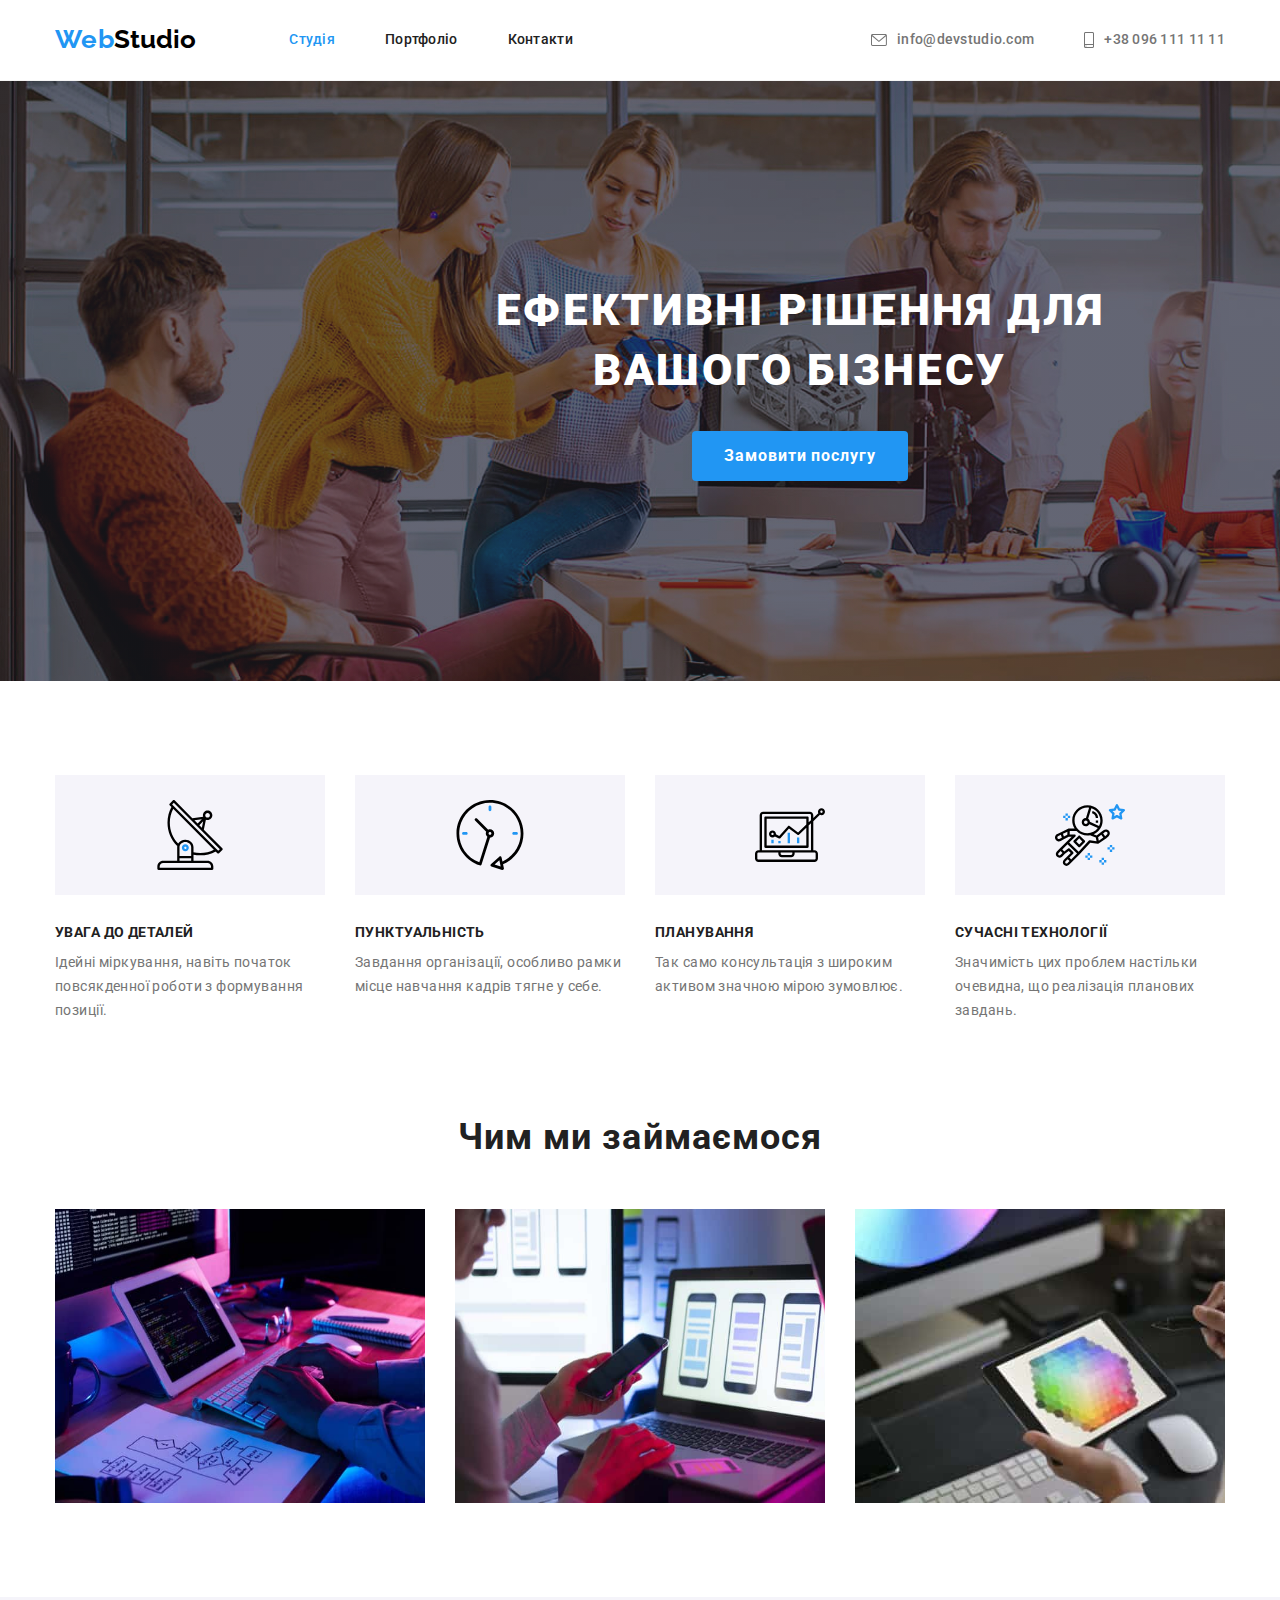
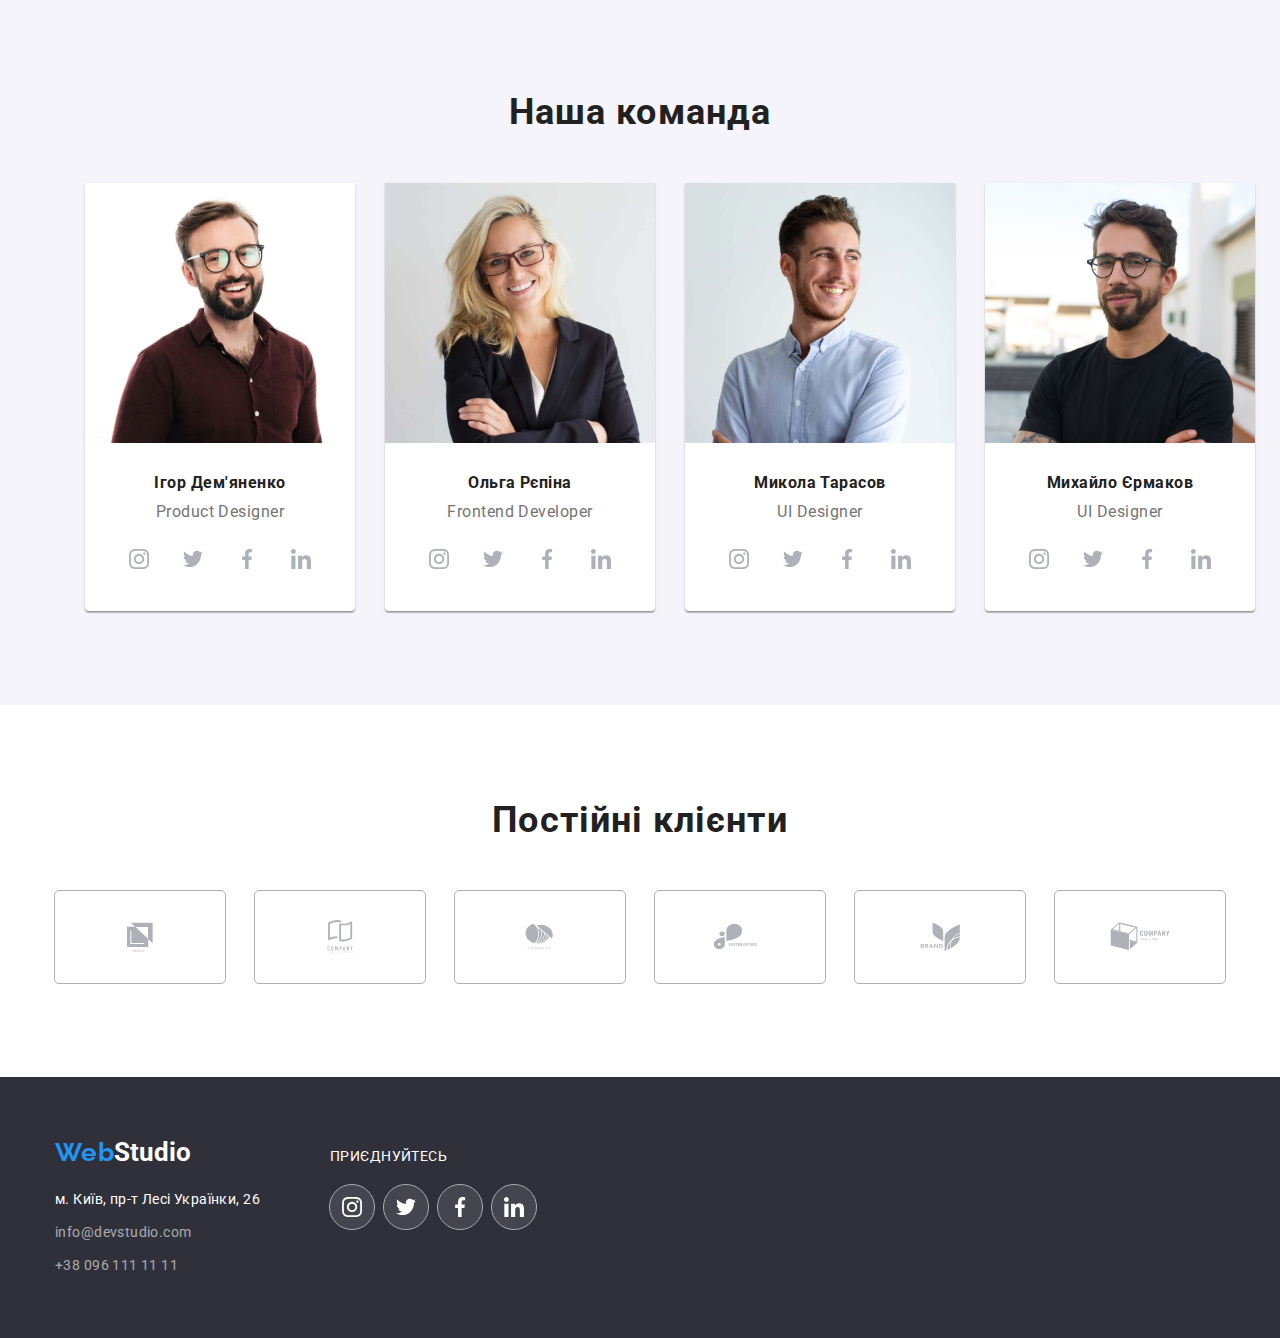
==== index.html @ a4e1bb1e "stert" ====
<!DOCTYPE html>
<html lang="uk">
  <head>
    <meta charset="UTF-8" />
    <meta http-equiv="X-UA-Compatible" content="IE=edge" />
    <meta name="viewport" content="width=device-width, initial-scale=1.0" />
    <title>WebStudio</title>

    <link rel="preconnect" href="https://fonts.googleapis.com" />
    <link rel="preconnect" href="https://fonts.gstatic.com" crossorigin />
    <link rel="preconnect" href="https://fonts.googleapis.com" />
    <link rel="preconnect" href="https://fonts.gstatic.com" crossorigin />
    <link
      href="https://fonts.googleapis.com/css2?family=Raleway:wght@700&family=Roboto:wght@400;500;700;900&display=swap"
      rel="stylesheet"
    />
    <link rel="stylesheet" href="https://cdnjs.cloudflare.com/ajax/libs/modern-normalize/1.1.0/modern-normalize.min.css" />
    <link rel="stylesheet" href="./css/style.css" />
  </head>
  <body class="page">

    <!--HEADER-->

        <header class="header">
<div class="container site-one">
      
      <a href="./index.html" class="logo-header"
        ><span class="color">Web</span>Studio</a
      >
      <nav class="navigation">
        <ul class="site-nav">
          <li class="item-nav item-navs"><a href="#" class="link current">Студія</a></li>
          <li class="item-nav">
            <a href="./portfolio.html" class="link">Портфоліо</a></li>
            <li class="item-nav">
              <a href="#" class="link">Контакти</a>
            </li>
        </ul>
      </nav>
      <!-- CONTACT NAV -->
      <ul class="contact-nav">
        <li class="item-contact">
          <a class="item-link" href="mailto:info@devstudio.com">
          <svg class="icon-mail" width="16px"
          height="12px">
            <use href="./images/icomoon/symbol-defs.svg#icon-envelope">
            </use>
          </svg>
          info@devstudio.com</a>
        </li>

        <li class="item-contact">
          <a class="item-link" href="tel:+380961111111">
            <svg class="icon-phone" width="10px"
            height="16px">
             <use href="./images/icomoon/symbol-defs.svg#icon-phone">
             </use>
            </svg>          
                      +38 096 111 11 11</a>
        </li>
      </ul>
</div>
    </header>

    <!--hero-->
    <main>
      <section class="hero bgc">
        <div class="container">
        <h1 class="hero-title">
          Ефективні рішення для<br/>
          вашого бізнесу
        </h1>
        <button type="button" class="hero-button pointer">
          Замовити послугу
        </button>       
      </section>

      <!-- <h2>НАШІ ПЕРЕВАГИ</h2> -->      
      <section class="section">
        <div class="container">
        <ul class="feature-list">
          <li class="list"> 
            <div class="feature-icon">
            <svg class="feature-card" width="70px" height="70px">
              <use href="./images/icomoon/symbol-defs.svg#icon-antenna">
              </use>
            </svg>   
          </div>      
            <h3 class="title-list">УВАГА ДО ДЕТАЛЕЙ</h3>
            <p class="text-list">
              Ідейні міркування, навіть початок повсякденної роботи з формування
              позиції.
             </p>           
          </li>

          <li class="list">
            <div class="feature-icon">
            <svg class="feature-card" width="70px" hight="70px">
              <use href="./images/icomoon/symbol-defs.svg#icon-clock">

              </use>
            </svg>
            </div>
            <h3 class="title-list">ПУНКТУАЛЬНІСТЬ</h3>
            <p class="text-list">
              Завдання організації, особливо рамки місце навчання кадрів тягне у
              себе.
            </p>
          </li>
          <li class="list">   
            <div class="feature-icon">         
            <svg class="feature-card" width="70px" hight="70px">
              <use href="./images/icomoon/symbol-defs.svg#icon-diagram">

              </use>
              </div>
            <h3 class="title-list">ПЛАНУВАННЯ</h3>
            <p class="text-list">
              Так само консультація з широким активом значною мірою зумовлює.
            </p>            
          </li>
          <li class="list">
            <div class="feature-icon">
            <svg class="feature-card" width="70px" hight="70px">
              <use href="./images/icomoon/symbol-defs.svg#icon-astronaut">

              </use>
            </svg>
            </div>
            <h3 class="title-list">СУЧАСНІ ТЕХНОЛОГІЇ</h3>
            <p class="text-list">
              Значимість цих проблем настільки очевидна, що реалізація планових
              завдань.
            </p>
          </li>
        </ul>
        </div>
      </section>

        <!--ЧИМ МИ ЗАЙМАЄМОСЬ-->
        <section class="section work">
          <div class="container">
            <h2 class="work-title">Чим ми займаємося</h2>
            <ul class="work-list">
      <li class="work-item">
        <img class="work-img"
          src="./images/img1.jpg"
          alt="programer"
          width="370"
          height="294"
        />
      </li>
      <li class="work-item">
        <img class="work-img"
          src="./images/img2.jpg"
          alt="designers"
          width="370"
          height="294"
        />
      </li>
      <li class="work-item">
        <img class="work-img"
          src="./images/img3.jpg"
          alt="artist-web"
          width="370"
          height="294"
        />
      </li>
    </ul>
          </div>
      </section>

      <!--НАША КОМАНДА-->

      <section class="section comand">
        <div class="container">
        <h2 class="comand-title">Наша команда</h2>
        <ul class="comand-list">
          <li class="comand-item">
            <img class="comand-img"
              src="./images/img4.jpg"
              alt="Ігор Дем'яненко"
              width="270"
              height="260"
            />
            <div class="paragraph-inline"> 
            <h3 class="comand-text">Ігор Дем'яненко</h3>
            <p class="comand-paragraph">Product Designer</p>
            
            <ul class="comand-icon">
           <li class="list-icon"> 
            <a class="link-icon" href="#">
            <svg class="svg-icon" width="20" hight="20px">
              <use class="instagram-icon" href="./images/icomoon/symbol-defs.svg#icon-instagram">
</use>           
            </svg>
            </a>
          </li>
          <li class="list-icon"> 
            <a class="link-icon" href="#">
            <svg class="svg-icon" width="20" hight="20px">
              <use class="" href="./images/icomoon/symbol-defs.svg#icon-twitter">
</use>           
            </svg>
            </a>
            </li>
            <li class="list-icon"> 
              <a class="link-icon" href="#">
            <svg class="svg-icon" width="20" hight="20px">
              <use href="./images/icomoon/symbol-defs.svg#icon-facebook">
</use>           
            </svg>
              </a>
            </li>
            <li class="list-icon"> 
              <a class="link-icon" href="#">
            <svg class="svg-icon" width="20" hight="20px">
              <use href="./images/icomoon/symbol-defs.svg#icon-link">
</use>      
    
            </svg>  
          </a>           
            </li>            
            </ul>
          
            
          </div>
          </li>
          <li class="comand-item">
            <img class="comand-img"
              src="./images/img5.jpg"
              alt="Ольга Рєпіна"
              width="270"
              height="260"
            />
            <div class="paragraph-inline">
            <h3 class="comand-text">Ольга Рєпіна</h3>
            <p class="comand-paragraph">Frontend Developer</p>
            <ul class="comand-icon">
              <li class="list-icon"> 
               <a class="link-icon" href="#">
               <svg class="svg-icon">
                 <use href="./images/icomoon/symbol-defs.svg#icon-instagram" width="20">
   </use>           
               </svg>
               </a>
             </li>
             <li class="list-icon"> 
               <a class="link-icon" href="#">
               <svg class="svg-icon">
                 <use href="./images/icomoon/symbol-defs.svg#icon-twitter" width="20">
   </use>           
               </svg>
               </a>
               </li>
               <li class="list-icon"> 
                 <a class="link-icon" href="#">
               <svg class="svg-icon">
                 <use href="./images/icomoon/symbol-defs.svg#icon-facebook" width="20">
   </use>           
               </svg>
                 </a>
               </li>
               <li class="list-icon"> 
                 <a class="link-icon" href="#">
               <svg class="svg-icon">
                 <use href="./images/icomoon/symbol-defs.svg#icon-link" width="20">
   </use>      
       
               </svg>        
              </a>     
               </li>            
               </ul>
          </div>
          </li>
          <li class="comand-item">
            <img class="comand-img"
              src="./images/img6.jpg"
              alt="Микола Тарасов"
              width="270"
              height="260"
            />
            <div class="paragraph-inline">
            <h3 class="comand-text">Микола Тарасов</h3>
            <p class="comand-paragraph">UI Designer</p>
            <ul class="comand-icon">
              <li class="list-icon"> 
               <a class="link-icon" href="#">
               <svg class="svg-icon">
                 <use href="./images/icomoon/symbol-defs.svg#icon-instagram" width="20">
   </use>           
               </svg>
               </a>
             </li>
             <li class="list-icon"> 
               <a class="link-icon" href="#">
               <svg class="svg-icon">
                 <use href="./images/icomoon/symbol-defs.svg#icon-twitter" width="20">
   </use>           
               </svg>
               </a>
               </li>
               <li class="list-icon"> 
                 <a class="link-icon" href="#">
               <svg class="svg-icon">
                 <use href="./images/icomoon/symbol-defs.svg#icon-facebook" width="20">
   </use>           
               </svg>
                 </a>
               </li>
               <li class="list-icon"> 
                 <a class="link-icon" href="#">
               <svg class="svg-icon">
                 <use href="./images/icomoon/symbol-defs.svg#icon-link" width="20">
   </use>      
       
               </svg>     
              </a>        
               </li>            
               </ul>
          </div>
          </li>
          <li class="comand-item">
            <img class="comand-img"
              src="./images/img7.jpg"
              alt="Михайло Єрмаков"
              width="270"
              height="260"
            />
            <div class="paragraph-inline">
            <h3 class="comand-text">Михайло Єрмаков</h3>
            <p class="comand-paragraph">UI Designer</p>
            <ul class="comand-icon">
              <li class="list-icon"> 
               <a class="link-icon" href="#">
               <svg class="svg-icon">
                 <use href="./images/icomoon/symbol-defs.svg#icon-instagram" width="20">
   </use>           
               </svg>
               </a>
             </li>
             <li class="list-icon"> 
               <a class="link-icon" href="#">
               <svg class="svg-icon">
                 <use href="./images/icomoon/symbol-defs.svg#icon-twitter" width="20">
   </use>           
               </svg>
               </a>
               </li>
               <li class="list-icon"> 
                 <a class="link-icon" href="#">
               <svg class="svg-icon">
                 <use href="./images/icomoon/symbol-defs.svg#icon-facebook" width="20">
   </use>           
               </svg>
                 </a>
               </li>
               <li class="list-icon"> 
                 <a class="link-icon" href="#">
               <svg class="svg-icon">
                 <use href="./images/icomoon/symbol-defs.svg#icon-link" width="20">
   </use>      
       
               </svg>
              </a>             
               </li>            
               </ul>
          </div>
          </li>
        </ul>
        </div>
      </section>
   

<!-- ПОСТІЙНІ КЛІЄНТИ -->

      <section class="section">
<div class="container">
  <h2 class="comand-title">Постійні клієнти</h2>
<ul class="client-title">
  <li class="client-list">
    <a class="client-link" href="#">
      <svg class="svgk-icon" width="106px" hight="60px">
        <use class="client-icon" href="./images/icomoon/symbol-defs.svg#icon-Client-1">

        </use>
      </svg>
    </a>
  </li>
  <li class="client-list">
    <a class="client-link" href="#">
      <svg class="svgk-icon" width="106px" hight="60px">
        <use class="client-icon" href="./images/icomoon/symbol-defs.svg#icon-Client-2">

        </use>
      </svg>
    </a>
  </li>
  <li class="client-list">
    <a class="client-link" href="#">
      <svg class="svgk-icon" width="106px" hight="60px">
        <use class="client-icon" href="./images/icomoon/symbol-defs.svg#icon-Client-3">

        </use>
      </svg>
    </a>
  </li>
  <li class="client-list">
    <a class="client-link" href="#">
      <svg class="svgk-icon" width="106px" hight="60px">
        <use class="client-icon" href="./images/icomoon/symbol-defs.svg#icon-Client-4">

        </use>
      </svg>
    </a>
  </li>
  <li class="client-list">
    <a class="client-link" href="#">
      <svg class="svgk-icon"width="106px" hight="60px">
        <use class="client-icon" href="./images/icomoon/symbol-defs.svg#icon-Client-5">

        </use>
      </svg>
    </a>
  </li>
  <li class="client-list">
    <a class="client-link" href="#">
      <svg class="svgk-icon" width="106px" hight="60px">
        <use class="client-icon" href="./images/icomoon/symbol-defs.svg#icon-Client-6">

        </use>
      </svg>
    </a>
 </ul>
</div>
</section>
</main>
       <!-- Футер -->
    <footer class="footer-section">  
      <div class="icon-section container">    
   <div>
      <a href="./index.html" class="logo-footer"
        ><span class="color">Web</span>Studio</a
      >
     
      <address class="footer-adress">
        <ul class="title-adress">
          <li class="list-footer">
            <a
              href="https://goo.gl/maps/WtSEbJCb35aDGTxF7"
              class="adress-link"
              target="_blank"
              rel="noreferrer noopener nofollow"
              >м. Київ, пр-т Лесі Українки, 26</a
            >
          </li>
          <li class="list-footer">
            <a href="mailto:info@devstudio.com" class="adress-link-contact"
              >info@devstudio.com</a
            >
          </li>
          <li class="list-footer">
            <a href="tel:+380961111111" class="adress-link-contact"
              >+38 096 111 11 11</a
            >
          </li>
        </ul>
      </address>
   </div>
        
        
        <!-- FOOTER SOCIAL ICON -->
         <div class="footer-icon-section">
          <p class="footer-text">приєднуйтесь</p>
          <ul class="footer-icon-title">
            <li class="list-icon"> 
             <a class="footer-link-icon" href="#">
             <svg class="svg-icon" width="20" hight="20">
               <use href="./images/icomoon/symbol-defs.svg#icon-instagram">
        </use>           
             </svg>
             </a>
           </li>
           <li class="list-icon"> 
             <a class="footer-link-icon" href="#">
             <svg class="svg-icon" width="20" hight="20">
               <use href="./images/icomoon/symbol-defs.svg#icon-twitter">
       </use>           
             </svg>
             </a>
             </li>
             <li class="list-icon"> 
               <a class="footer-link-icon" href="#">
             <svg class="svg-icon" width="20" hight="20">
               <use href="./images/icomoon/symbol-defs.svg#icon-facebook">
       </use>           
             </svg>
               </a>
             </li>
             <li class="list-icon"> 
               <a class="footer-link-icon" href="#">
             <svg class="svg-icon" width="20" hight="20">
               <use href="./images/icomoon/symbol-defs.svg#icon-link">
           </use>      
               
             </svg>  
            </a>           
             </li>            
             </ul>
         </div>
        </div> 
                 </footer>
  
  </body>
</html>
---- css/style.css ----
/* Цвет основного текста #212121*/
/*вторичный цвет 
#757575*/
/*белый цвет #FFFFFF*/
/*черный цвет #000000*/
/*акцент, логотип #2196F3*/
:root {
  --primary-text-color: #757575;
  --title-text-color: #212121;
  --accent-color: #2196f3;
  --logo-color: #000000;
  --whight-color: #ffffff;
  --button-primery-color: #f5f4fa;
  --button-secondary-color: #2196f3;
  --button-last-color: #188ce8;
  --hero-background-color: #2f303a;
  --direction-backgroundcolor: #f5f5f5;
  --team-section-background: #f5f4fa;
  --header-section-border: #ececec;
  --portfolio-card-border: #eeeeee;
  --icon-social-card: #afb1b8;
}
 /* * {
  outline: 2px solid tomato;
} */
ul, 
a {
  list-style: none;
  text-decoration: none;
}
ul,
p,
h1,
h2,
h3 {
  margin: 0px;
  padding: 0px;
}
.section {
  /* width: 1600px; */
  margin: 0 auto;
  padding-top: 94px;
  padding-bottom: 94px;
}
.page {
  font-family: "Roboto", sans-serif;
  color: var(--primary-text-color);
  background-color: var(--whight-color);
}

/* HEADER */
.header {
  border-bottom: 1px solid var(--direction-backgroundcolor);
}
.container {
  width: 1200px;
  margin: 0 auto;
  padding-left: 15px;
  padding-right: 15px;
}
.site-one {
  display: flex;
  align-items: center;
}
.logo-header {
  font-family: "Raleway", sans-serif;
  font-weight: 700;
  font-size: 26px;
  line-height: 1.2;
  text-decoration: none;
  color: var(--logo-color);
}

.color {
  font-family: "Raleway", sans-serif;
  font-weight: 700;
  font-size: 26px;
  line-height: 1.2;
  letter-spacing: 0.03em;
  color: var(--accent-color);
}
.navigation {
  margin-left: 93px;
}

/* Site nav */

.site-nav {
  display: flex;
}
.item-nav {
  margin-left: 50px;
}
.item-navs {
  margin-left: 0px;
}
.link.current {
  color: var(--accent-color);
}

.site-nav a {
  color: var(--title-text-color);
  font-weight: 500;
  font-size: 14px;
  line-height: 1.14;
  letter-spacing: 0.02em;
  text-decoration: none;

  margin-top: 0px;
  padding-top: 32px;
  padding-bottom: 32px;
  display: block;
}

.site-nav a:hover,
.site-nav a:focus {
  color: var(--accent-color);
}

/* CONTACT NAV  */

.contact-nav {
  display: flex;
  margin-left: auto;
}
.contact-nav .item-contact + .item-contact {
  margin-left: 50px;
}
.contact-nav a {
  color: var(--primary-text-color);
  font-weight: 500;
  font-size: 14px;
  line-height: 1.14;
  letter-spacing: 0.02em;
  text-decoration: none;

  padding-top: 32px;
  padding-bottom: 32px;
  display: block;
}
.item-contact {
  margin: 0 auto;
}
.contact-nav a:hover,
.contact-nav .item-link {
  display: flex;
  align-items: center;
}
.icon-mail {
  fill: var(--primary-text-color);
  margin-right: 10px;
}

.icon-phone {
  fill: var(--primary-text-color);
  margin-right: 10px;
}


  .item-link:hover .icon-phone, .item-link:focus .icon-phone {
     fill: var(--button-secondary-color);
    }
    
.item-link:focus .icon-mail, .item-link:hover .icon-mail {
    fill: var(--button-secondary-color);
    }
    .icon-mail:focus {
      fill: var(--button-secondary-color);
      }

    .contact-nav a:hover,
    .contact-nav a:focus {
      color: var(--accent-color);
          }
/* HERO */

.hero {
  /* width: 1600px;
  height: 600px; */
  background-color: var(--hero-background-color);

  padding: 200px 0;
  text-align: center;
  margin: 0 auto;  
}
.bgc {
  width: 1600px;
  height: 600px;
  margin-left: auto;
  margin-right: auto;
  background-color: var(--hero-background-color);
  background-image: linear-gradient(
      to right,
      rgba(47, 48, 58, 0.4),
      rgba(47, 48, 58, 0.4)
    ),
    url(../images/Img.jpg);
  background-size: contain;
  background-position: center;
  background-repeat: no-repeat;
}


.hero-title {
  font-weight: 900;
  font-size: 44px;
  line-height: 1.36;
  letter-spacing: 0.06em;
  text-transform: uppercase;
  color: var(--whight-color);

  margin-top: 0px;
  margin-bottom: 30px;
}

/* HERO BUTTON */

.hero-button {
  font-weight: 700;
  font-size: 16px;
  line-height: 1.88;
  letter-spacing: 0.06em;
  color: var(--whight-color);
  border: none;
  border-radius: 4px;
  background-color: var(--accent-color);

  padding: 10px 32px;
}
.hero-button:hover,
.hero-button:focus {
  background-color: var(--button-last-color);
}
.pointer {
  cursor: pointer;
}

/* НАШІ ПЕРЕВАГИ*/

.feature-list {
 
  display: flex;
}
.title-list {
  font-weight: 700px;
  font-size: 14px;
  line-height: 1.14;
  letter-spacing: 0.03em;
  color: var(--title-text-color);
}
.text-list {
  font-size: 14px;
  line-height: 1.71;
  letter-spacing: 0.03em;
  color: var(--primary-text-color);

  margin-top: 10px;
  margin-bottom: 0px;
}
.feature-list .list:last-child {
  margin-right: 0;
}
.feature-icon { 
  width: 270px;
  height: 120px;
  background-color: var(--team-section-background);
  display: flex;
  justify-content: center;
  align-items: center;
  margin-bottom: 30px;
}
.feature-card {
    width: 70px; 
    height: 70px;
}
.list {
  margin-right: 30px;
}
/* ЧИМ МИ ЗАЙМАЄМОСЬ */

.work {
  padding-top: 0px;
}
.work-title {
  font-weight: 700px;
  font-size: 36px;
  line-height: 1.16;
  letter-spacing: 0.03em;
  color: var(--title-text-color);

  text-align: center;
  margin-bottom: 50px;
}

.work-list .work-item:first-child {
  margin-left: 0;
}

/* ul меню списка */
.work-list {
  display: flex;
}
.work-img {
  display: block;
}

/* li наименование в списке */
.work-item {
  margin-left: 30px;
}

/* НАША КОМАНДА */

.comand {
  background-color: var(--team-section-background);
}
.comand-title {
  font-weight: 700;
  font-size: 36px;
  line-height: 1.17;
  letter-spacing: 0.03em;
  text-align: center;
  color: var(--title-text-color);

  margin-bottom: 50px;
}
/* comand ul  меню списка */
.comand-list {
  display: flex;
}
.comand-icon .list-icon:last-child {
  margin-right: 0;
}


.comand-item {
  background-color: var(--whight-color);
  margin-left: 30px;
  box-shadow: 0px 1px 3px rgba(0, 0, 0, 0.12), 0px 1px 1px rgba(0, 0, 0, 0.14),
    0px 2px 1px rgba(0, 0, 0, 0.2);
  border-radius: 0px 0px 4px 4px;
}
/* img класс */
.comand-img {
  display: block;
}
.comand-text {
  font-size: 16px;
  line-height: 1.19;
  letter-spacing: 0.03em;
  text-align: center;
  color: var(--title-text-color);

  margin-bottom: 10px;
}
.paragraph-inline {
  padding-top: 30px;
  padding-bottom: 30px;
}
.comand-paragraph {
  font-size: 16px;
  line-height: 1.19;
  letter-spacing: 0.03em;
  text-align: center;
  margin-bottom: 16px;
}
.comand-icon .list-icon:last-child {
  margin-left: 0px;
}
/* ICONS НАША КОМАНДА */

.comand-icon {
  display: flex;
  justify-content: center;
}

.list-icon {
  margin-right: 10px;
}
.link-icon {
  width: 44px;
  height: 44px;
  display: flex;
  align-items: center; 
  justify-content: center;
  border-radius: 50%;  
  padding: 12px;
  fill: var(--icon-social-card);
}
.link-icon:hover .svg-icon, .link-icon:focus .svg-icon{
fill: var(--whight-color);
}
.link-icon:hover, .link-icon:focus {
  background-color: var(--accent-color);
}

.svg-icon {
  width: 20px;
  height: 20px;
}

/* ICONS ПОСТІЙНІ КЛІЕНТИ */
.client-title {
  display: flex;
  justify-content: center;
  align-items: center;
  list-style: none;
}
.client-list {
   

  margin-right: 30px;
}
.svgk-icon {  
  width: 106px;
  height: 60px;    
}
.client-link {
  width: 170px;
  height: 92px;
  display: flex;
  align-items: center;
  justify-content: center;
  outline: 1px solid #afb1b8;
  border-radius: 4px;
   fill: var(--icon-social-card);  
}

.client-title .client-list:last-child {
  margin-right: 0;
}
.client-link:hover .svgk-icon, .client-link:focus .svgk-icon {
  fill: var(--button-secondary-color);
  }
.client-link:hover, .client-link:focus {
  outline: 1px solid var(--button-secondary-color);
  border-radius: 4px;
}

/* PORTFOLIO */
/* portfolio BUTTONS */
.portfolio-names {
  margin-bottom: 50px;
  display: flex;
  align-items: center;
  justify-content: center;
}

.buttons {
  font-weight: 500;
  font-size: 16px;
  line-height: 1.63;
  letter-spacing: 0.03em;
  border-radius: 4px;
  text-align: center;
  color: var(--title-text-color);
  border: none;
  background-color: var(--team-section-background);

  padding: 6px 22px;
}
.buttons:hover,
.buttons:focus {
  color: var(--whight-color);
  box-shadow: 0px 3px 1px rgba(0, 0, 0, 0.1), 0px 1px 2px rgba(0, 0, 0, 0.08),
    0px 2px 2px rgba(0, 0, 0, 0.12);
  background-color: var(--button-secondary-color);
}

.portfolio-list {
  display: flex;
  flex-wrap: wrap;
}
.portfolio-items {
  margin-right: 8px;
}
.portfolio-names .portfolio-items:last-child {
  margin-right: 0px;
}

/* FLEX CoNTAINER */
.flex-container {
  display: flex;
  flex-wrap: wrap;
}

.flex-element {
  width: 370px;
  margin-right: 30px;
  margin-bottom: 30px;
}
.flex-element:nth-child(3n) {
  margin-right: 0;
}
.flex-element:nth-last-child(-n + 3) {
  margin-bottom: 0;
  border: 1px solid var(--portfolio-card-border);
}
.flex-link {
  display: block;
}
.flex-link:hover, .flex-link:focus {
  box-shadow: 0px 1px 1px rgba(0, 0, 0, 0.12), 0px 4px 4px rgba(0, 0, 0, 0.06), 1px 4px 6px rgba(0, 0, 0, 0.16);
}


.img-element {
  display: block;
}
.portfolio-link {
  padding: 20px 24px;
  border-left: 1px solid var(--portfolio-card-border);
  border-right: 1px solid var(--portfolio-card-border);
  border-bottom: 1px solid var(--portfolio-card-border);
}
.portfolio-title {
  font-size: 18px;
  line-height: 2;
  text-align: Left;
  vertical-align: top;
  letter-spacing: 0.06em;
  color: var(--title-text-color);

  margin-bottom: 4px;
}
.portfolio-text {
  font-size: 16px;
  line-height: 1.88;
  text-align: Left;
  vertical-align: top;
  letter-spacing: 0.03em;
  color: var(--primary-text-color);
}

/* footer section */
.footer-section {
  padding-top: 60px;
  padding-bottom: 60px;
  background-color: var(--hero-background-color);
}
.logo-footer .color {
  font-family: "Raleway", sans-serif;
  font-weight: 700;
  font-size: 26px;
  line-height: 1.2;
  letter-spacing: 0.03em;
  color: var(--accent-color);
}
.logo-footer {
  font-weight: 700;
  font-size: 26px;
  line-height: 1.2;
  text-decoration: none;
  color: var(--whight-color);
}
.footer-adress {
  margin-top: 20px;
}
.adress-link {
  color: var(--whight-color);
  font-style: normal;
  font-size: 14px;
  line-height: 1.71;
  letter-spacing: 0.03em;
  text-decoration: none;
}
.adress-link:hover,
.adress-link:focus {
  color: var(--accent-color);
}
.adress-link-contact {
  font-style: normal;
  font-size: 14px;
  line-height: 1.71;
  letter-spacing: 0.03em;
  color: rgba(255, 255, 255, 0.6);
  text-decoration: none;
  width: 231px;
  height: 81px;
}
.adress-link-contact:hover,
.adress-link-contact:focus {
  color: var(--accent-color);
}

.list-footer {
  margin-bottom: 9px;
}

.title-adress .list-footer:last-child {
  margin-bottom: 0;
}

/* FOOTER SOCIAL ICON */
.footer-text {
  width: 700px;
  font-size: 14px;
  line-height: 1.14;
  letter-spacing: 0.03em;
  text-transform: uppercase;
  color: var(--whight-color);

  margin-bottom: 20px;
}

.footer-icon-section {
    margin-left: 70px;
     }


.footer-icon-title .list-icon:last-child {
  margin-right: 0px;
}

.icon-section {
  display: flex;
  align-items: baseline;
}
.footer-icon-title {
  display: flex;
}
.footer-link-icon {
  width: 44px;
  height: 44px;
  display: flex;
  align-items: center;
  justify-content: center;
  outline: 1px solid #afb1b8;
  border-radius: 50%; 
  
   fill: var(--whight-color);  
  background: rgba(255, 255, 255, 0.1);}

  .footer-link-icon:hover, .footer-link-icon:focus {
    background-color: var(--accent-color);
  }
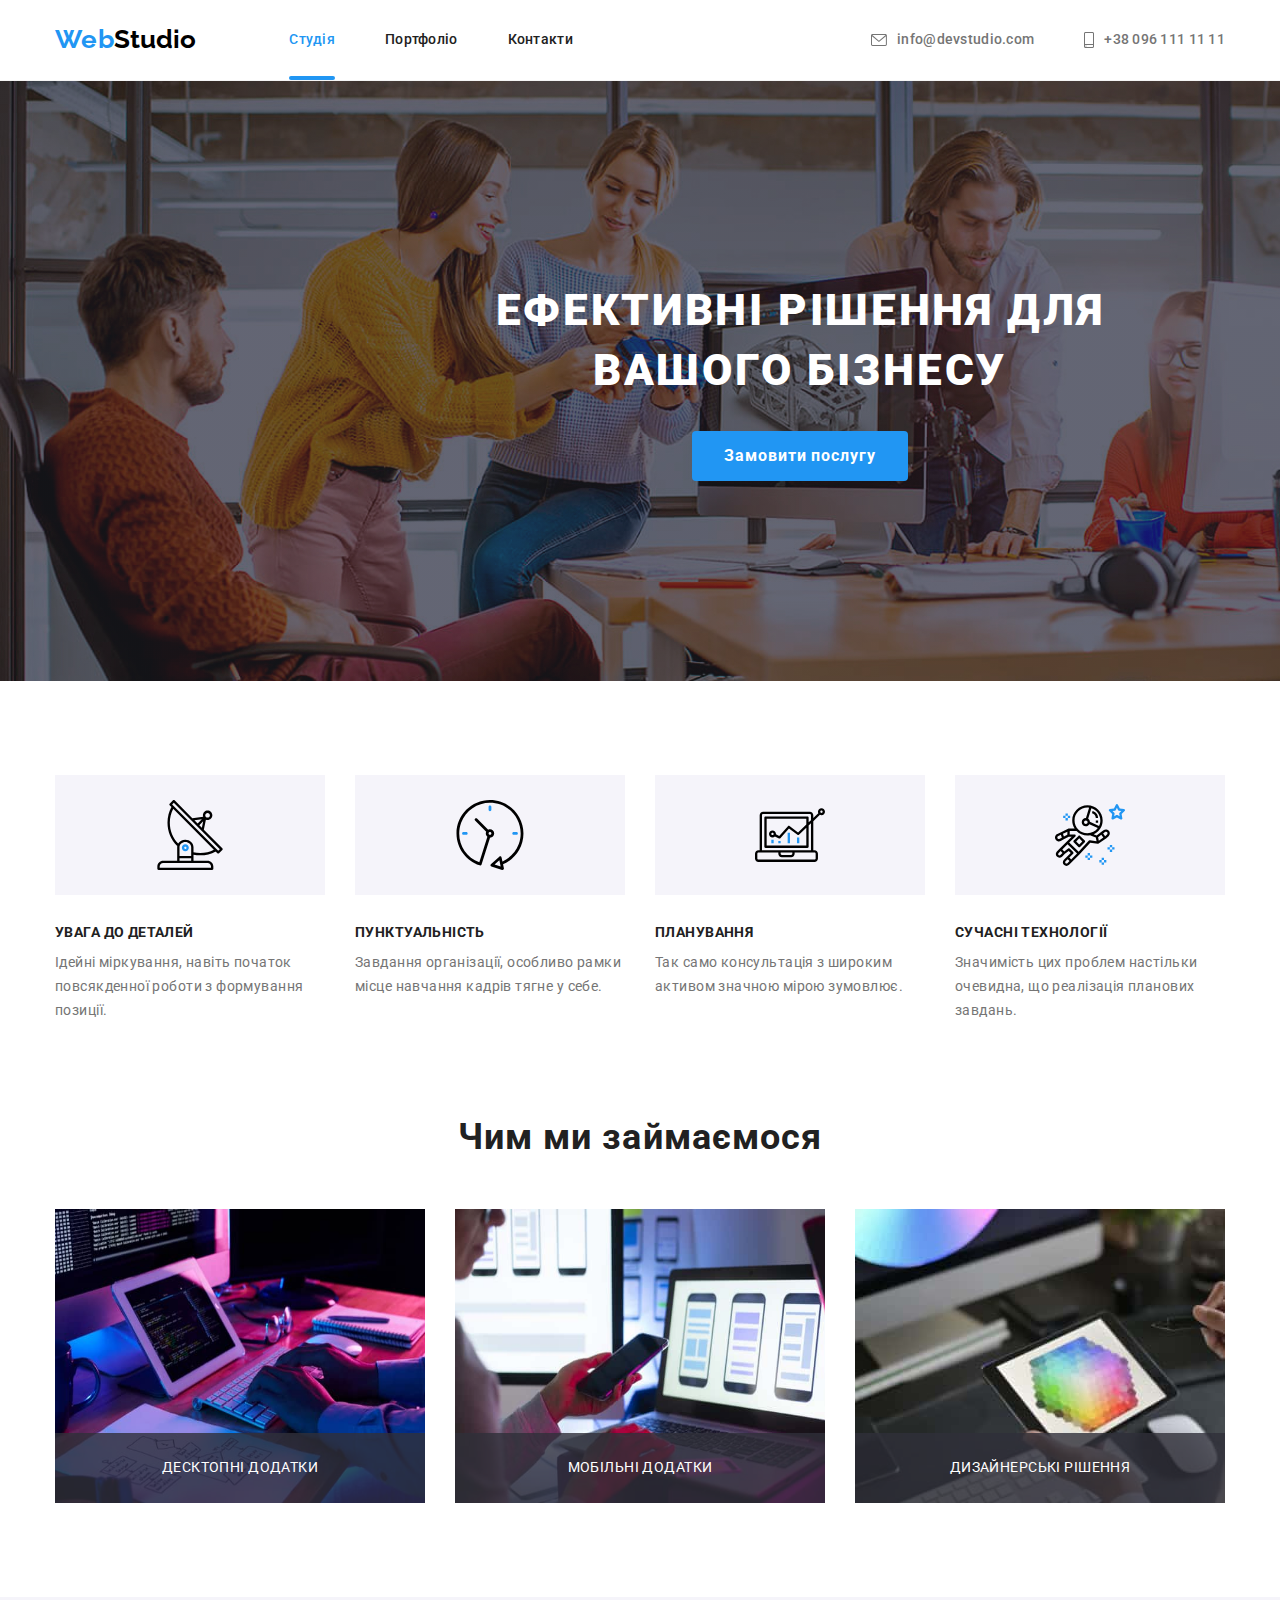
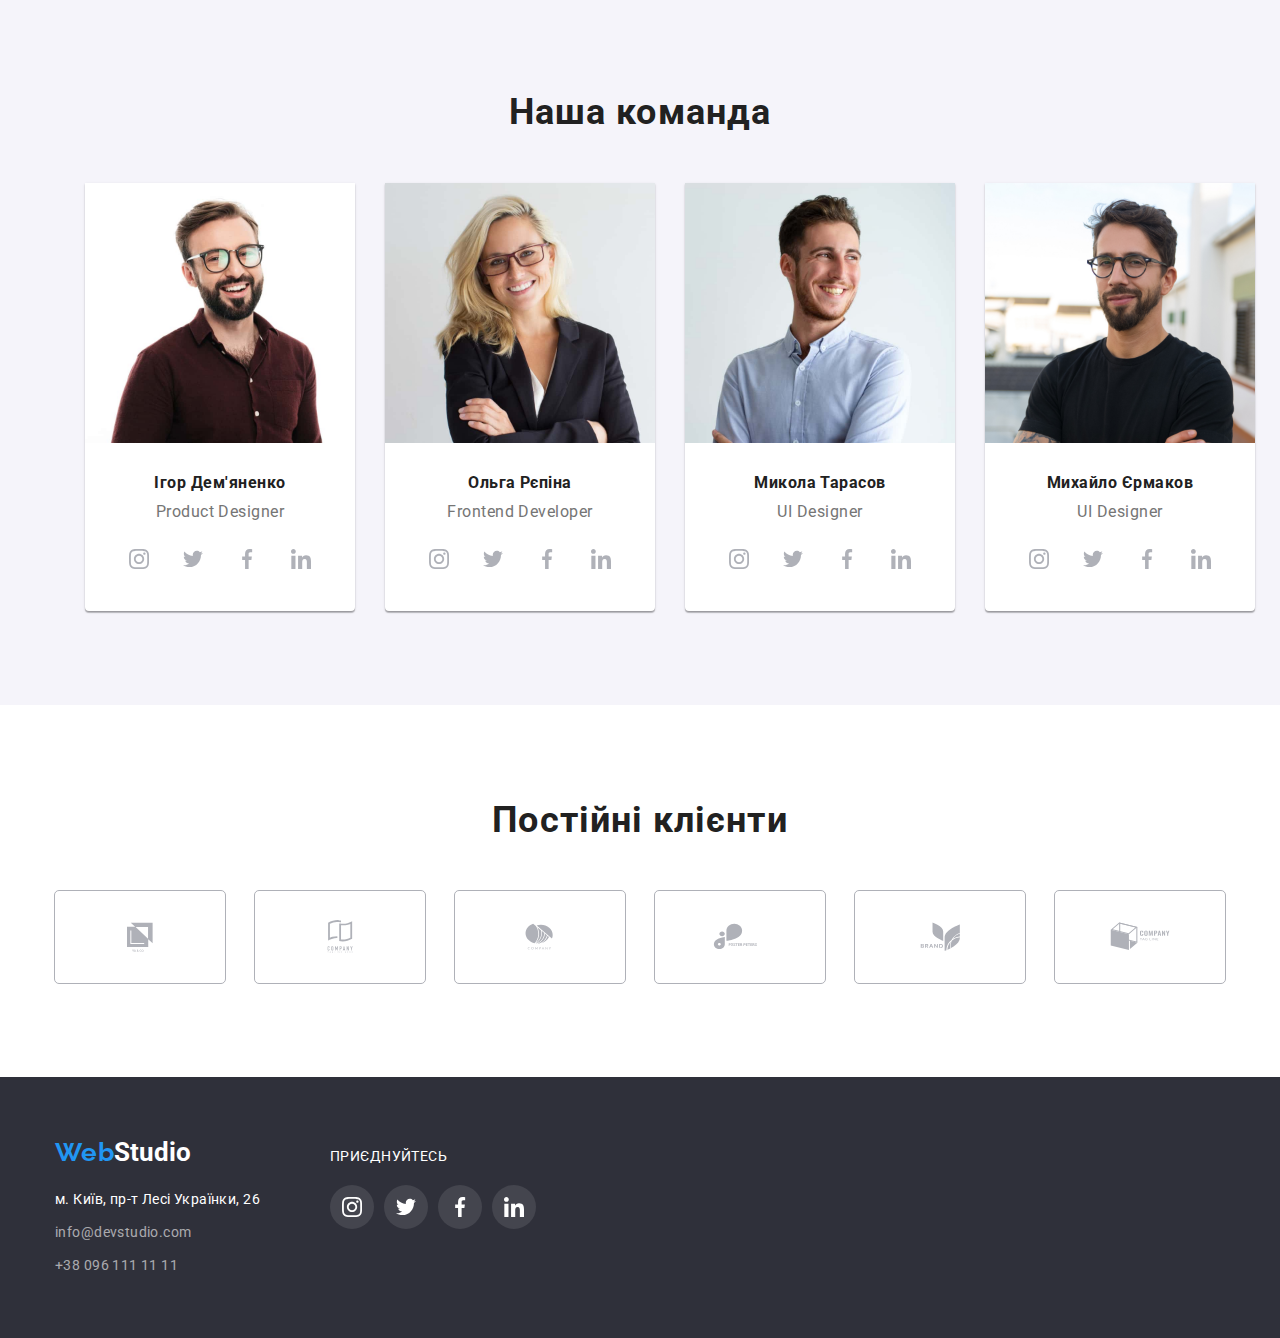
==== commit eafc428c: "play js" ====
--- a/index.html
+++ b/index.html
@@ -142,6 +142,7 @@
           <div class="container">
             <h2 class="work-title">Чим ми займаємося</h2>
             <ul class="work-list">
+              <div class="thub">
       <li class="work-item">
         <img class="work-img"
           src="./images/img1.jpg"
@@ -149,7 +150,12 @@
           width="370"
           height="294"
         />
+        
+        <p class="lable">Десктопні додатки</p>
+        
       </li>
+              </div>
+ <div class="thub">
       <li class="work-item">
         <img class="work-img"
           src="./images/img2.jpg"
@@ -157,7 +163,10 @@
           width="370"
           height="294"
         />
+        <p class="lable">Мобільні додатки</p>
       </li>
+    </div>
+     <div class="thub"> 
       <li class="work-item">
         <img class="work-img"
           src="./images/img3.jpg"
@@ -165,7 +174,9 @@
           width="370"
           height="294"
         />
+        <p class="lable">Дизайнерські рішення</p>
       </li>
+    </div>
     </ul>
           </div>
       </section>
@@ -446,10 +457,9 @@
       <address class="footer-adress">
         <ul class="title-adress">
           <li class="list-footer">
-            <a
+            <a class="adress-link"
               href="https://goo.gl/maps/WtSEbJCb35aDGTxF7"
-              class="adress-link"
-              target="_blank"
+               target="_blank"
               rel="noreferrer noopener nofollow"
               >м. Київ, пр-т Лесі Українки, 26</a
             >
--- a/css/style.css
+++ b/css/style.css
@@ -19,6 +19,7 @@
   --header-section-border: #ececec;
   --portfolio-card-border: #eeeeee;
   --icon-social-card: #afb1b8;
+  --timing-function: cubic-bezier(0.4, 0, 0.2, 1);
 }
  /* * {
   outline: 2px solid tomato;
@@ -96,26 +97,48 @@
 }
 .link.current {
   color: var(--accent-color);
+
 }
 
 .site-nav a {
+  position: relative;
+    
   color: var(--title-text-color);
   font-weight: 500;
   font-size: 14px;
   line-height: 1.14;
   letter-spacing: 0.02em;
   text-decoration: none;
-
+ 
   margin-top: 0px;
   padding-top: 32px;
   padding-bottom: 32px;
   display: block;
+
+  
+  transition-duration: 250ms;
+  transition-timing-function: cubic-bezier(0.4, 0, 0.2, 1)
 }
 
 .site-nav a:hover,
 .site-nav a:focus {
   color: var(--accent-color);
 }
+.link.current:after {
+  content: '';
+  display: block;
+  width: 100%;
+  height: 4px;
+    border-radius: 2px;
+background: var(--accent-color);
+
+position: absolute;
+/* opacity: 0; */
+bottom: 0px;
+    }
+    /* .link.current:hover::after {
+      opacity: 1;
+    } */
 
 /* CONTACT NAV  */
 
@@ -137,6 +160,9 @@
   padding-top: 32px;
   padding-bottom: 32px;
   display: block;
+
+  transition-duration: 250ms;
+  transition-timing-function: cubic-bezier(0.4, 0, 0.2, 1)
 }
 .item-contact {
   margin: 0 auto;
@@ -159,7 +185,7 @@
 
   .item-link:hover .icon-phone, .item-link:focus .icon-phone {
      fill: var(--button-secondary-color);
-    }
+         }
     
 .item-link:focus .icon-mail, .item-link:hover .icon-mail {
     fill: var(--button-secondary-color);
@@ -226,6 +252,9 @@
   background-color: var(--accent-color);
 
   padding: 10px 32px;
+
+  transition-duration: 250ms;
+  transition-timing-function: cubic-bezier(0.4, 0, 0.2, 1)
 }
 .hero-button:hover,
 .hero-button:focus {
@@ -306,9 +335,28 @@
 
 /* li наименование в списке */
 .work-item {
-  margin-left: 30px;
-}
-
+  margin-right: 30px;
+}
+.thub {
+  position: relative;
+}
+
+.lable {
+  width: 370px;
+  position: absolute;
+  bottom: 0px;
+  left: 0px;
+  padding: 27px 0px;
+
+  font-size: 14px;
+  line-height: 1.14;
+  text-align: center;
+letter-spacing: 0.03em;
+text-transform: uppercase;
+
+color: var(--whight-color);
+background-color: rgba(47, 48, 58, 0.8);
+}
 /* НАША КОМАНДА */
 
 .comand {
@@ -339,7 +387,7 @@
   box-shadow: 0px 1px 3px rgba(0, 0, 0, 0.12), 0px 1px 1px rgba(0, 0, 0, 0.14),
     0px 2px 1px rgba(0, 0, 0, 0.2);
   border-radius: 0px 0px 4px 4px;
-}
+  }
 /* img класс */
 .comand-img {
   display: block;
@@ -384,8 +432,10 @@
   align-items: center; 
   justify-content: center;
   border-radius: 50%;  
-  padding: 12px;
-  fill: var(--icon-social-card);
+    fill: var(--icon-social-card);
+
+    transition-duration: 250ms;
+  transition-timing-function: cubic-bezier(0.4, 0, 0.2, 1)
 }
 .link-icon:hover .svg-icon, .link-icon:focus .svg-icon{
 fill: var(--whight-color);
@@ -397,6 +447,8 @@
 .svg-icon {
   width: 20px;
   height: 20px;
+  transition-duration: 250ms;
+  transition-timing-function: cubic-bezier(0.4, 0, 0.2, 1)
 }
 
 /* ICONS ПОСТІЙНІ КЛІЕНТИ */
@@ -413,7 +465,10 @@
 }
 .svgk-icon {  
   width: 106px;
-  height: 60px;    
+  height: 60px;  
+  
+  transition-duration: 250ms;
+  transition-timing-function: cubic-bezier(0.4, 0, 0.2, 1)
 }
 .client-link {
   width: 170px;
@@ -424,6 +479,9 @@
   outline: 1px solid #afb1b8;
   border-radius: 4px;
    fill: var(--icon-social-card);  
+
+   transition-duration: 250ms;
+  transition-timing-function: cubic-bezier(0.4, 0, 0.2, 1)
 }
 
 .client-title .client-list:last-child {
@@ -458,7 +516,11 @@
   background-color: var(--team-section-background);
 
   padding: 6px 22px;
-}
+
+  transition-duration: 250ms;
+  transition-timing-function: cubic-bezier(0.4, 0, 0.2, 1)
+
+ }
 .buttons:hover,
 .buttons:focus {
   color: var(--whight-color);
@@ -488,7 +550,8 @@
   width: 370px;
   margin-right: 30px;
   margin-bottom: 30px;
-}
+  
+  }
 .flex-element:nth-child(3n) {
   margin-right: 0;
 }
@@ -498,12 +561,67 @@
 }
 .flex-link {
   display: block;
+  transition-duration: 250ms;
+  transition-timing-function: cubic-bezier(0.4, 0, 0.2, 1);
+  
 }
 .flex-link:hover, .flex-link:focus {
   box-shadow: 0px 1px 1px rgba(0, 0, 0, 0.12), 0px 4px 4px rgba(0, 0, 0, 0.06), 1px 4px 6px rgba(0, 0, 0, 0.16);
 }
 
-
+/* Портфолио bgc анимация */
+.hub {
+  position: relative;
+  overflow: hidden;
+}
+
+.hub::before {
+  content: '';
+  display: inline-block;
+  position: absolute;
+  top: 0px;
+  left: 0px;
+  width: 100%;
+  height: 100%;
+  background: rgba(33, 150, 243, 0.9);
+  transform: translateY(100%);
+  transition: transform 250ms cubic-bezier(0.4, 0, 0.2, 1);
+}
+.flex-link:hover .hub::before {
+  transform: translateY(0);
+}
+
+.text-action {
+position: absolute;
+
+font-weight: 400;
+font-size: 18px;
+line-height: 1.56;
+letter-spacing: 0.03em;
+color: var(--whight-color);
+
+width: 100%;
+height: 100%;
+bottom: 0px;
+left: 0;
+padding: 63px 24px;
+transform: translateY(100%);
+
+}
+.flex-link:hover .text-action {
+  display: inline-block;
+  transform: translateY(0%);
+  transition: transform 250ms cubic-bezier(0.4, 0, 0.2, 1); 
+}
+/* .text-action::before {
+  content: '';
+  display: inline-block;
+  transform: translateY(100%);
+  transition: transform 250ms cubic-bezier(0.4, 0, 0.2, 1); 
+}
+.hub:hover .text-action::before {
+  transform: translateY(0);
+} */
 .img-element {
   display: block;
 }
@@ -563,6 +681,9 @@
   line-height: 1.71;
   letter-spacing: 0.03em;
   text-decoration: none;
+
+  transition-duration: 250ms;
+  transition-timing-function: cubic-bezier(0.4, 0, 0.2, 1)
 }
 .adress-link:hover,
 .adress-link:focus {
@@ -577,6 +698,9 @@
   text-decoration: none;
   width: 231px;
   height: 81px;
+  
+  transition-duration: 250ms;
+  transition-timing-function: cubic-bezier(0.4, 0, 0.2, 1)
 }
 .adress-link-contact:hover,
 .adress-link-contact:focus {
@@ -593,8 +717,7 @@
 
 /* FOOTER SOCIAL ICON */
 .footer-text {
-  width: 700px;
-  font-size: 14px;
+   font-size: 14px;
   line-height: 1.14;
   letter-spacing: 0.03em;
   text-transform: uppercase;
@@ -625,11 +748,14 @@
   display: flex;
   align-items: center;
   justify-content: center;
-  outline: 1px solid #afb1b8;
-  border-radius: 50%; 
+   border-radius: 50%; 
   
    fill: var(--whight-color);  
-  background: rgba(255, 255, 255, 0.1);}
+  background: rgba(255, 255, 255, 0.1);
+
+  transition-duration: 250ms;
+  transition-timing-function: cubic-bezier(0.4, 0, 0.2, 1)
+}
 
   .footer-link-icon:hover, .footer-link-icon:focus {
     background-color: var(--accent-color);
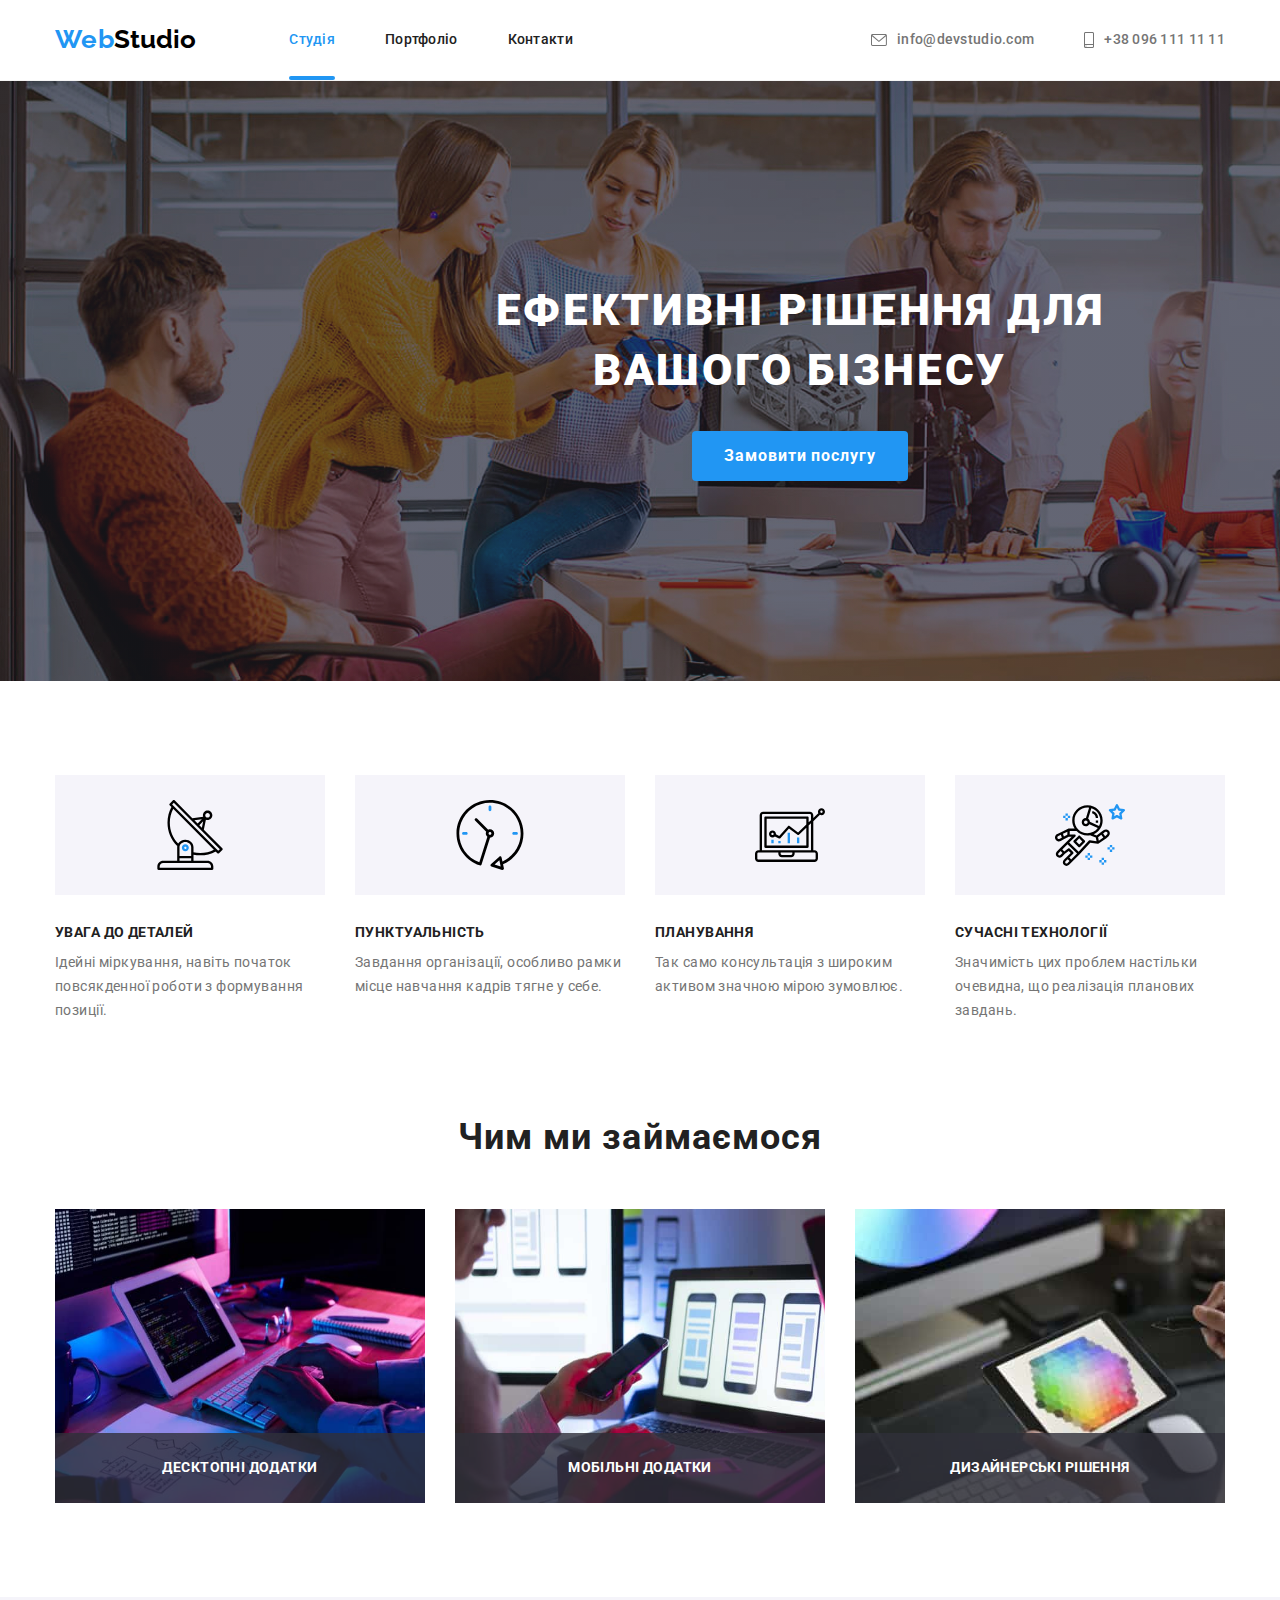
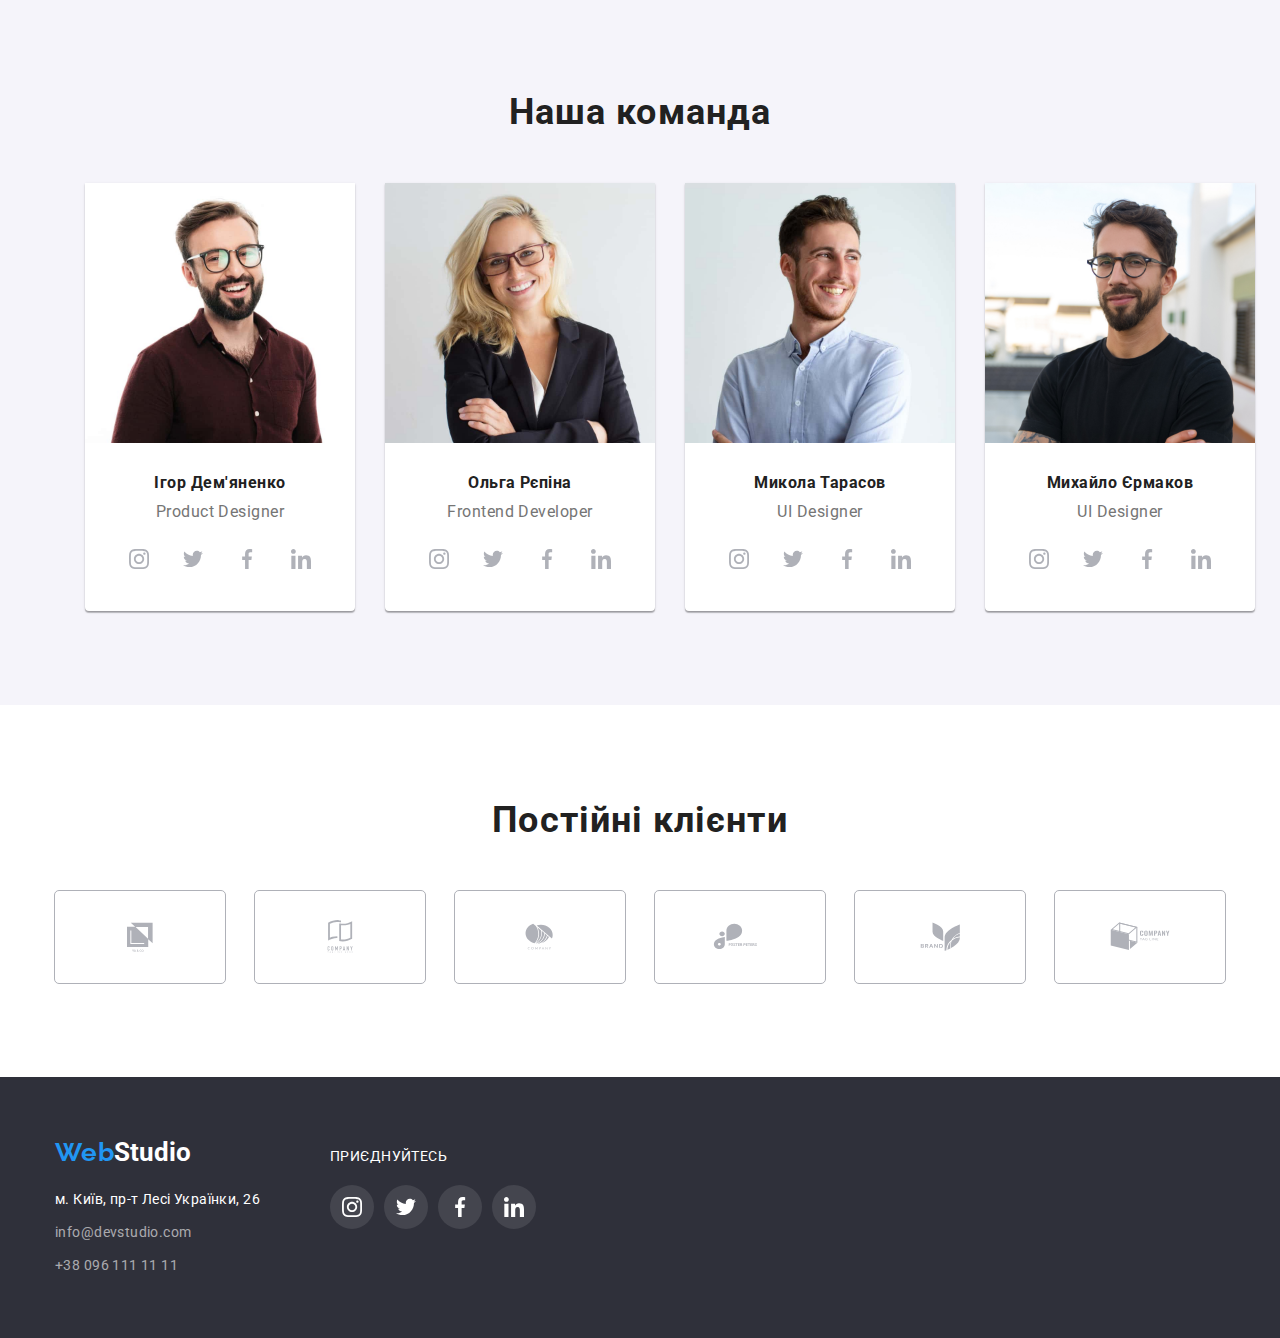
==== commit 780a9775: "play stop" ====
--- a/index.html
+++ b/index.html
@@ -14,513 +14,565 @@
       href="https://fonts.googleapis.com/css2?family=Raleway:wght@700&family=Roboto:wght@400;500;700;900&display=swap"
       rel="stylesheet"
     />
-    <link rel="stylesheet" href="https://cdnjs.cloudflare.com/ajax/libs/modern-normalize/1.1.0/modern-normalize.min.css" />
+    <link
+      rel="stylesheet"
+      href="https://cdnjs.cloudflare.com/ajax/libs/modern-normalize/1.1.0/modern-normalize.min.css"
+    />
     <link rel="stylesheet" href="./css/style.css" />
   </head>
   <body class="page">
-
     <!--HEADER-->
 
-        <header class="header">
-<div class="container site-one">
-      
-      <a href="./index.html" class="logo-header"
-        ><span class="color">Web</span>Studio</a
-      >
-      <nav class="navigation">
-        <ul class="site-nav">
-          <li class="item-nav item-navs"><a href="#" class="link current">Студія</a></li>
-          <li class="item-nav">
-            <a href="./portfolio.html" class="link">Портфоліо</a></li>
+    <header class="header">
+      <div class="container site-one">
+        <a href="./index.html" class="logo-header"
+          ><span class="color">Web</span>Studio</a
+        >
+        <nav class="navigation">
+          <ul class="site-nav">
+            <li class="item-nav item-navs">
+              <a href="#" class="link current">Студія</a>
+            </li>
+            <li class="item-nav">
+              <a href="./portfolio.html" class="link">Портфоліо</a>
+            </li>
             <li class="item-nav">
               <a href="#" class="link">Контакти</a>
             </li>
+          </ul>
+        </nav>
+        <!-- CONTACT NAV -->
+        <ul class="contact-nav">
+          <li class="item-contact">
+            <a class="item-link" href="mailto:info@devstudio.com">
+              <svg class="icon-mail" width="16px" height="12px">
+                <use
+                  href="./images/icomoon/symbol-defs.svg#icon-envelope"
+                ></use>
+              </svg>
+              info@devstudio.com</a
+            >
+          </li>
+
+          <li class="item-contact">
+            <a class="item-link" href="tel:+380961111111">
+              <svg class="icon-phone" width="10px" height="16px">
+                <use href="./images/icomoon/symbol-defs.svg#icon-phone"></use>
+              </svg>
+              +38 096 111 11 11</a
+            >
+          </li>
         </ul>
-      </nav>
-      <!-- CONTACT NAV -->
-      <ul class="contact-nav">
-        <li class="item-contact">
-          <a class="item-link" href="mailto:info@devstudio.com">
-          <svg class="icon-mail" width="16px"
-          height="12px">
-            <use href="./images/icomoon/symbol-defs.svg#icon-envelope">
-            </use>
-          </svg>
-          info@devstudio.com</a>
-        </li>
-
-        <li class="item-contact">
-          <a class="item-link" href="tel:+380961111111">
-            <svg class="icon-phone" width="10px"
-            height="16px">
-             <use href="./images/icomoon/symbol-defs.svg#icon-phone">
-             </use>
-            </svg>          
-                      +38 096 111 11 11</a>
-        </li>
-      </ul>
-</div>
+      </div>
     </header>
 
     <!--hero-->
     <main>
       <section class="hero bgc">
         <div class="container">
-        <h1 class="hero-title">
-          Ефективні рішення для<br/>
-          вашого бізнесу
-        </h1>
-        <button type="button" class="hero-button pointer">
-          Замовити послугу
-        </button>       
+          <h1 class="hero-title">
+            Ефективні рішення для<br />
+            вашого бізнесу
+          </h1>
+
+          <button data-modal-open type="button" class="hero-button pointer">
+            Замовити послугу
+          </button>
+        </div>
       </section>
 
-      <!-- <h2>НАШІ ПЕРЕВАГИ</h2> -->      
+      <!-- <h2>НАШІ ПЕРЕВАГИ</h2> -->
       <section class="section">
         <div class="container">
-        <ul class="feature-list">
-          <li class="list"> 
-            <div class="feature-icon">
-            <svg class="feature-card" width="70px" height="70px">
-              <use href="./images/icomoon/symbol-defs.svg#icon-antenna">
-              </use>
-            </svg>   
-          </div>      
-            <h3 class="title-list">УВАГА ДО ДЕТАЛЕЙ</h3>
-            <p class="text-list">
-              Ідейні міркування, навіть початок повсякденної роботи з формування
-              позиції.
-             </p>           
-          </li>
-
-          <li class="list">
-            <div class="feature-icon">
-            <svg class="feature-card" width="70px" hight="70px">
-              <use href="./images/icomoon/symbol-defs.svg#icon-clock">
-
-              </use>
-            </svg>
+          <ul class="feature-list">
+            <li class="list">
+              <div class="feature-icon">
+                <svg class="feature-card" width="70px">
+                  <use
+                    href="./images/icomoon/symbol-defs.svg#icon-antenna"
+                  ></use>
+                </svg>
+              </div>
+              <h3 class="title-list">УВАГА ДО ДЕТАЛЕЙ</h3>
+              <p class="text-list">
+                Ідейні міркування, навіть початок повсякденної роботи з
+                формування позиції.
+              </p>
+            </li>
+
+            <li class="list">
+              <div class="feature-icon">
+                <svg class="feature-card" width="70px">
+                  <use href="./images/icomoon/symbol-defs.svg#icon-clock"></use>
+                </svg>
+              </div>
+              <h3 class="title-list">ПУНКТУАЛЬНІСТЬ</h3>
+              <p class="text-list">
+                Завдання організації, особливо рамки місце навчання кадрів тягне
+                у себе.
+              </p>
+            </li>
+            <li class="list">
+              <div class="feature-icon">
+                <svg class="feature-card" width="70px">
+                  <use
+                    href="./images/icomoon/symbol-defs.svg#icon-diagram"
+                  ></use>
+                </svg>
+              </div>
+              <h3 class="title-list">ПЛАНУВАННЯ</h3>
+              <p class="text-list">
+                Так само консультація з широким активом значною мірою зумовлює.
+              </p>
+            </li>
+            <li class="list">
+              <div class="feature-icon">
+                <svg class="feature-card" width="70px">
+                  <use
+                    href="./images/icomoon/symbol-defs.svg#icon-astronaut"
+                  ></use>
+                </svg>
+              </div>
+              <h3 class="title-list">СУЧАСНІ ТЕХНОЛОГІЇ</h3>
+              <p class="text-list">
+                Значимість цих проблем настільки очевидна, що реалізація
+                планових завдань.
+              </p>
+            </li>
+          </ul>
+        </div>
+      </section>
+
+      <!--ЧИМ МИ ЗАЙМАЄМОСЬ-->
+      <section class="section work">
+        <div class="container">
+          <h2 class="work-title">Чим ми займаємося</h2>
+          <ul class="work-list">
+            <div class="thub">
+              <li class="work-item">
+                <img
+                  class="work-img"
+                  src="./images/img1.jpg"
+                  alt="programer"
+                  width="370"
+                  height="294"
+                />
+
+                <h3 class="lable">Десктопні додатки</h3>
+              </li>
             </div>
-            <h3 class="title-list">ПУНКТУАЛЬНІСТЬ</h3>
-            <p class="text-list">
-              Завдання організації, особливо рамки місце навчання кадрів тягне у
-              себе.
-            </p>
-          </li>
-          <li class="list">   
-            <div class="feature-icon">         
-            <svg class="feature-card" width="70px" hight="70px">
-              <use href="./images/icomoon/symbol-defs.svg#icon-diagram">
-
-              </use>
-              </div>
-            <h3 class="title-list">ПЛАНУВАННЯ</h3>
-            <p class="text-list">
-              Так само консультація з широким активом значною мірою зумовлює.
-            </p>            
-          </li>
-          <li class="list">
-            <div class="feature-icon">
-            <svg class="feature-card" width="70px" hight="70px">
-              <use href="./images/icomoon/symbol-defs.svg#icon-astronaut">
-
-              </use>
-            </svg>
+            <div class="thub">
+              <li class="work-item">
+                <img
+                  class="work-img"
+                  src="./images/img2.jpg"
+                  alt="designers"
+                  width="370"
+                  height="294"
+                />
+                <h3 class="lable">Мобільні додатки</h3>
+              </li>
             </div>
-            <h3 class="title-list">СУЧАСНІ ТЕХНОЛОГІЇ</h3>
-            <p class="text-list">
-              Значимість цих проблем настільки очевидна, що реалізація планових
-              завдань.
-            </p>
-          </li>
-        </ul>
-        </div>
-      </section>
-
-        <!--ЧИМ МИ ЗАЙМАЄМОСЬ-->
-        <section class="section work">
-          <div class="container">
-            <h2 class="work-title">Чим ми займаємося</h2>
-            <ul class="work-list">
-              <div class="thub">
-      <li class="work-item">
-        <img class="work-img"
-          src="./images/img1.jpg"
-          alt="programer"
-          width="370"
-          height="294"
-        />
-        
-        <p class="lable">Десктопні додатки</p>
-        
-      </li>
-              </div>
- <div class="thub">
-      <li class="work-item">
-        <img class="work-img"
-          src="./images/img2.jpg"
-          alt="designers"
-          width="370"
-          height="294"
-        />
-        <p class="lable">Мобільні додатки</p>
-      </li>
-    </div>
-     <div class="thub"> 
-      <li class="work-item">
-        <img class="work-img"
-          src="./images/img3.jpg"
-          alt="artist-web"
-          width="370"
-          height="294"
-        />
-        <p class="lable">Дизайнерські рішення</p>
-      </li>
-    </div>
-    </ul>
-          </div>
+            <div class="thub">
+              <li class="work-item">
+                <img
+                  class="work-img"
+                  src="./images/img3.jpg"
+                  alt="artist-web"
+                  width="370"
+                  height="294"
+                />
+                <h3 class="lable">Дизайнерські рішення</h3>
+              </li>
+            </div>
+          </ul>
+        </div>
       </section>
 
       <!--НАША КОМАНДА-->
 
       <section class="section comand">
         <div class="container">
-        <h2 class="comand-title">Наша команда</h2>
-        <ul class="comand-list">
-          <li class="comand-item">
-            <img class="comand-img"
-              src="./images/img4.jpg"
-              alt="Ігор Дем'яненко"
-              width="270"
-              height="260"
-            />
-            <div class="paragraph-inline"> 
-            <h3 class="comand-text">Ігор Дем'яненко</h3>
-            <p class="comand-paragraph">Product Designer</p>
-            
-            <ul class="comand-icon">
-           <li class="list-icon"> 
-            <a class="link-icon" href="#">
-            <svg class="svg-icon" width="20" hight="20px">
-              <use class="instagram-icon" href="./images/icomoon/symbol-defs.svg#icon-instagram">
-</use>           
-            </svg>
-            </a>
-          </li>
-          <li class="list-icon"> 
-            <a class="link-icon" href="#">
-            <svg class="svg-icon" width="20" hight="20px">
-              <use class="" href="./images/icomoon/symbol-defs.svg#icon-twitter">
-</use>           
-            </svg>
-            </a>
-            </li>
-            <li class="list-icon"> 
-              <a class="link-icon" href="#">
-            <svg class="svg-icon" width="20" hight="20px">
-              <use href="./images/icomoon/symbol-defs.svg#icon-facebook">
-</use>           
-            </svg>
-              </a>
-            </li>
-            <li class="list-icon"> 
-              <a class="link-icon" href="#">
-            <svg class="svg-icon" width="20" hight="20px">
-              <use href="./images/icomoon/symbol-defs.svg#icon-link">
-</use>      
-    
-            </svg>  
-          </a>           
-            </li>            
+          <h2 class="comand-title">Наша команда</h2>
+          <ul class="comand-list">
+            <li class="comand-item">
+              <img
+                class="comand-img"
+                src="./images/img4.jpg"
+                alt="Ігор Дем'яненко"
+                width="270"
+                height="260"
+              />
+              <div class="paragraph-inline">
+                <h3 class="comand-text">Ігор Дем'яненко</h3>
+                <p class="comand-paragraph">Product Designer</p>
+
+                <ul class="comand-icon">
+                  <li class="list-icon">
+                    <a class="link-icon" href="#">
+                      <svg class="svg-icon" width="20">
+                        <use
+                          class="instagram-icon"
+                          href="./images/icomoon/symbol-defs.svg#icon-instagram"
+                        ></use>
+                      </svg>
+                    </a>
+                  </li>
+                  <li class="list-icon">
+                    <a class="link-icon" href="#">
+                      <svg class="svg-icon" width="20">
+                        <use
+                          class=""
+                          href="./images/icomoon/symbol-defs.svg#icon-twitter"
+                        ></use>
+                      </svg>
+                    </a>
+                  </li>
+                  <li class="list-icon">
+                    <a class="link-icon" href="#">
+                      <svg class="svg-icon" width="20">
+                        <use
+                          href="./images/icomoon/symbol-defs.svg#icon-facebook"
+                        ></use>
+                      </svg>
+                    </a>
+                  </li>
+                  <li class="list-icon">
+                    <a class="link-icon" href="#">
+                      <svg class="svg-icon" width="20">
+                        <use
+                          href="./images/icomoon/symbol-defs.svg#icon-link"
+                        ></use>
+                      </svg>
+                    </a>
+                  </li>
+                </ul>
+              </div>
+            </li>
+            <li class="comand-item">
+              <img
+                class="comand-img"
+                src="./images/img5.jpg"
+                alt="Ольга Рєпіна"
+                width="270"
+                height="260"
+              />
+              <div class="paragraph-inline">
+                <h3 class="comand-text">Ольга Рєпіна</h3>
+                <p class="comand-paragraph">Frontend Developer</p>
+                <ul class="comand-icon">
+                  <li class="list-icon">
+                    <a class="link-icon" href="#">
+                      <svg class="svg-icon">
+                        <use
+                          href="./images/icomoon/symbol-defs.svg#icon-instagram"
+                          width="20"
+                        ></use>
+                      </svg>
+                    </a>
+                  </li>
+                  <li class="list-icon">
+                    <a class="link-icon" href="#">
+                      <svg class="svg-icon">
+                        <use
+                          href="./images/icomoon/symbol-defs.svg#icon-twitter"
+                          width="20"
+                        ></use>
+                      </svg>
+                    </a>
+                  </li>
+                  <li class="list-icon">
+                    <a class="link-icon" href="#">
+                      <svg class="svg-icon">
+                        <use
+                          href="./images/icomoon/symbol-defs.svg#icon-facebook"
+                          width="20"
+                        ></use>
+                      </svg>
+                    </a>
+                  </li>
+                  <li class="list-icon">
+                    <a class="link-icon" href="#">
+                      <svg class="svg-icon">
+                        <use
+                          href="./images/icomoon/symbol-defs.svg#icon-link"
+                          width="20"
+                        ></use>
+                      </svg>
+                    </a>
+                  </li>
+                </ul>
+              </div>
+            </li>
+            <li class="comand-item">
+              <img
+                class="comand-img"
+                src="./images/img6.jpg"
+                alt="Микола Тарасов"
+                width="270"
+                height="260"
+              />
+              <div class="paragraph-inline">
+                <h3 class="comand-text">Микола Тарасов</h3>
+                <p class="comand-paragraph">UI Designer</p>
+                <ul class="comand-icon">
+                  <li class="list-icon">
+                    <a class="link-icon" href="#">
+                      <svg class="svg-icon">
+                        <use
+                          href="./images/icomoon/symbol-defs.svg#icon-instagram"
+                          width="20"
+                        ></use>
+                      </svg>
+                    </a>
+                  </li>
+                  <li class="list-icon">
+                    <a class="link-icon" href="#">
+                      <svg class="svg-icon">
+                        <use
+                          href="./images/icomoon/symbol-defs.svg#icon-twitter"
+                          width="20"
+                        ></use>
+                      </svg>
+                    </a>
+                  </li>
+                  <li class="list-icon">
+                    <a class="link-icon" href="#">
+                      <svg class="svg-icon">
+                        <use
+                          href="./images/icomoon/symbol-defs.svg#icon-facebook"
+                          width="20"
+                        ></use>
+                      </svg>
+                    </a>
+                  </li>
+                  <li class="list-icon">
+                    <a class="link-icon" href="#">
+                      <svg class="svg-icon">
+                        <use
+                          href="./images/icomoon/symbol-defs.svg#icon-link"
+                          width="20"
+                        ></use>
+                      </svg>
+                    </a>
+                  </li>
+                </ul>
+              </div>
+            </li>
+            <li class="comand-item">
+              <img
+                class="comand-img"
+                src="./images/img7.jpg"
+                alt="Михайло Єрмаков"
+                width="270"
+                height="260"
+              />
+              <div class="paragraph-inline">
+                <h3 class="comand-text">Михайло Єрмаков</h3>
+                <p class="comand-paragraph">UI Designer</p>
+                <ul class="comand-icon">
+                  <li class="list-icon">
+                    <a class="link-icon" href="#">
+                      <svg class="svg-icon">
+                        <use
+                          href="./images/icomoon/symbol-defs.svg#icon-instagram"
+                          width="20"
+                        ></use>
+                      </svg>
+                    </a>
+                  </li>
+                  <li class="list-icon">
+                    <a class="link-icon" href="#">
+                      <svg class="svg-icon">
+                        <use
+                          href="./images/icomoon/symbol-defs.svg#icon-twitter"
+                          width="20"
+                        ></use>
+                      </svg>
+                    </a>
+                  </li>
+                  <li class="list-icon">
+                    <a class="link-icon" href="#">
+                      <svg class="svg-icon">
+                        <use
+                          href="./images/icomoon/symbol-defs.svg#icon-facebook"
+                          width="20"
+                        ></use>
+                      </svg>
+                    </a>
+                  </li>
+                  <li class="list-icon">
+                    <a class="link-icon" href="#">
+                      <svg class="svg-icon">
+                        <use
+                          href="./images/icomoon/symbol-defs.svg#icon-link"
+                          width="20"
+                        ></use>
+                      </svg>
+                    </a>
+                  </li>
+                </ul>
+              </div>
+            </li>
+          </ul>
+        </div>
+      </section>
+
+      <!-- ПОСТІЙНІ КЛІЄНТИ -->
+
+      <section class="section">
+        <div class="container">
+          <h2 class="comand-title">Постійні клієнти</h2>
+          <ul class="client-title">
+            <li class="client-list">
+              <a class="client-link" href="#">
+                <svg class="svgk-icon" width="106px">
+                  <use
+                    class="client-icon"
+                    href="./images/icomoon/symbol-defs.svg#icon-Client-1"
+                  ></use>
+                </svg>
+              </a>
+            </li>
+            <li class="client-list">
+              <a class="client-link" href="#">
+                <svg class="svgk-icon" width="106px">
+                  <use
+                    class="client-icon"
+                    href="./images/icomoon/symbol-defs.svg#icon-Client-2"
+                  ></use>
+                </svg>
+              </a>
+            </li>
+            <li class="client-list">
+              <a class="client-link" href="#">
+                <svg class="svgk-icon" width="106px">
+                  <use
+                    class="client-icon"
+                    href="./images/icomoon/symbol-defs.svg#icon-Client-3"
+                  ></use>
+                </svg>
+              </a>
+            </li>
+            <li class="client-list">
+              <a class="client-link" href="#">
+                <svg class="svgk-icon" width="106px">
+                  <use
+                    class="client-icon"
+                    href="./images/icomoon/symbol-defs.svg#icon-Client-4"
+                  ></use>
+                </svg>
+              </a>
+            </li>
+            <li class="client-list">
+              <a class="client-link" href="#">
+                <svg class="svgk-icon" width="106px">
+                  <use
+                    class="client-icon"
+                    href="./images/icomoon/symbol-defs.svg#icon-Client-5"
+                  ></use>
+                </svg>
+              </a>
+            </li>
+            <li class="client-list">
+              <a class="client-link" href="#">
+                <svg class="svgk-icon" width="106px">
+                  <use
+                    class="client-icon"
+                    href="./images/icomoon/symbol-defs.svg#icon-Client-6"
+                  ></use>
+                </svg>
+              </a>
+            </li>
+          </ul>
+        </div>
+      </section>
+    </main>
+    <!-- Футер -->
+    <footer class="footer-section">
+      <div class="icon-section container">
+        <div>
+          <a href="./index.html" class="logo-footer"
+            ><span class="color">Web</span>Studio</a
+          >
+
+          <address class="footer-adress">
+            <ul class="title-adress">
+              <li class="list-footer">
+                <a
+                  class="adress-link"
+                  href="https://goo.gl/maps/WtSEbJCb35aDGTxF7"
+                  target="_blank"
+                  rel="noreferrer noopener nofollow"
+                  >м. Київ, пр-т Лесі Українки, 26</a
+                >
+              </li>
+              <li class="list-footer">
+                <a href="mailto:info@devstudio.com" class="adress-link-contact"
+                  >info@devstudio.com</a
+                >
+              </li>
+              <li class="list-footer">
+                <a href="tel:+380961111111" class="adress-link-contact"
+                  >+38 096 111 11 11</a
+                >
+              </li>
             </ul>
-          
-            
-          </div>
-          </li>
-          <li class="comand-item">
-            <img class="comand-img"
-              src="./images/img5.jpg"
-              alt="Ольга Рєпіна"
-              width="270"
-              height="260"
-            />
-            <div class="paragraph-inline">
-            <h3 class="comand-text">Ольга Рєпіна</h3>
-            <p class="comand-paragraph">Frontend Developer</p>
-            <ul class="comand-icon">
-              <li class="list-icon"> 
-               <a class="link-icon" href="#">
-               <svg class="svg-icon">
-                 <use href="./images/icomoon/symbol-defs.svg#icon-instagram" width="20">
-   </use>           
-               </svg>
-               </a>
-             </li>
-             <li class="list-icon"> 
-               <a class="link-icon" href="#">
-               <svg class="svg-icon">
-                 <use href="./images/icomoon/symbol-defs.svg#icon-twitter" width="20">
-   </use>           
-               </svg>
-               </a>
-               </li>
-               <li class="list-icon"> 
-                 <a class="link-icon" href="#">
-               <svg class="svg-icon">
-                 <use href="./images/icomoon/symbol-defs.svg#icon-facebook" width="20">
-   </use>           
-               </svg>
-                 </a>
-               </li>
-               <li class="list-icon"> 
-                 <a class="link-icon" href="#">
-               <svg class="svg-icon">
-                 <use href="./images/icomoon/symbol-defs.svg#icon-link" width="20">
-   </use>      
-       
-               </svg>        
-              </a>     
-               </li>            
-               </ul>
-          </div>
-          </li>
-          <li class="comand-item">
-            <img class="comand-img"
-              src="./images/img6.jpg"
-              alt="Микола Тарасов"
-              width="270"
-              height="260"
-            />
-            <div class="paragraph-inline">
-            <h3 class="comand-text">Микола Тарасов</h3>
-            <p class="comand-paragraph">UI Designer</p>
-            <ul class="comand-icon">
-              <li class="list-icon"> 
-               <a class="link-icon" href="#">
-               <svg class="svg-icon">
-                 <use href="./images/icomoon/symbol-defs.svg#icon-instagram" width="20">
-   </use>           
-               </svg>
-               </a>
-             </li>
-             <li class="list-icon"> 
-               <a class="link-icon" href="#">
-               <svg class="svg-icon">
-                 <use href="./images/icomoon/symbol-defs.svg#icon-twitter" width="20">
-   </use>           
-               </svg>
-               </a>
-               </li>
-               <li class="list-icon"> 
-                 <a class="link-icon" href="#">
-               <svg class="svg-icon">
-                 <use href="./images/icomoon/symbol-defs.svg#icon-facebook" width="20">
-   </use>           
-               </svg>
-                 </a>
-               </li>
-               <li class="list-icon"> 
-                 <a class="link-icon" href="#">
-               <svg class="svg-icon">
-                 <use href="./images/icomoon/symbol-defs.svg#icon-link" width="20">
-   </use>      
-       
-               </svg>     
-              </a>        
-               </li>            
-               </ul>
-          </div>
-          </li>
-          <li class="comand-item">
-            <img class="comand-img"
-              src="./images/img7.jpg"
-              alt="Михайло Єрмаков"
-              width="270"
-              height="260"
-            />
-            <div class="paragraph-inline">
-            <h3 class="comand-text">Михайло Єрмаков</h3>
-            <p class="comand-paragraph">UI Designer</p>
-            <ul class="comand-icon">
-              <li class="list-icon"> 
-               <a class="link-icon" href="#">
-               <svg class="svg-icon">
-                 <use href="./images/icomoon/symbol-defs.svg#icon-instagram" width="20">
-   </use>           
-               </svg>
-               </a>
-             </li>
-             <li class="list-icon"> 
-               <a class="link-icon" href="#">
-               <svg class="svg-icon">
-                 <use href="./images/icomoon/symbol-defs.svg#icon-twitter" width="20">
-   </use>           
-               </svg>
-               </a>
-               </li>
-               <li class="list-icon"> 
-                 <a class="link-icon" href="#">
-               <svg class="svg-icon">
-                 <use href="./images/icomoon/symbol-defs.svg#icon-facebook" width="20">
-   </use>           
-               </svg>
-                 </a>
-               </li>
-               <li class="list-icon"> 
-                 <a class="link-icon" href="#">
-               <svg class="svg-icon">
-                 <use href="./images/icomoon/symbol-defs.svg#icon-link" width="20">
-   </use>      
-       
-               </svg>
-              </a>             
-               </li>            
-               </ul>
-          </div>
-          </li>
-        </ul>
-        </div>
-      </section>
-   
-
-<!-- ПОСТІЙНІ КЛІЄНТИ -->
-
-      <section class="section">
-<div class="container">
-  <h2 class="comand-title">Постійні клієнти</h2>
-<ul class="client-title">
-  <li class="client-list">
-    <a class="client-link" href="#">
-      <svg class="svgk-icon" width="106px" hight="60px">
-        <use class="client-icon" href="./images/icomoon/symbol-defs.svg#icon-Client-1">
-
-        </use>
-      </svg>
-    </a>
-  </li>
-  <li class="client-list">
-    <a class="client-link" href="#">
-      <svg class="svgk-icon" width="106px" hight="60px">
-        <use class="client-icon" href="./images/icomoon/symbol-defs.svg#icon-Client-2">
-
-        </use>
-      </svg>
-    </a>
-  </li>
-  <li class="client-list">
-    <a class="client-link" href="#">
-      <svg class="svgk-icon" width="106px" hight="60px">
-        <use class="client-icon" href="./images/icomoon/symbol-defs.svg#icon-Client-3">
-
-        </use>
-      </svg>
-    </a>
-  </li>
-  <li class="client-list">
-    <a class="client-link" href="#">
-      <svg class="svgk-icon" width="106px" hight="60px">
-        <use class="client-icon" href="./images/icomoon/symbol-defs.svg#icon-Client-4">
-
-        </use>
-      </svg>
-    </a>
-  </li>
-  <li class="client-list">
-    <a class="client-link" href="#">
-      <svg class="svgk-icon"width="106px" hight="60px">
-        <use class="client-icon" href="./images/icomoon/symbol-defs.svg#icon-Client-5">
-
-        </use>
-      </svg>
-    </a>
-  </li>
-  <li class="client-list">
-    <a class="client-link" href="#">
-      <svg class="svgk-icon" width="106px" hight="60px">
-        <use class="client-icon" href="./images/icomoon/symbol-defs.svg#icon-Client-6">
-
-        </use>
-      </svg>
-    </a>
- </ul>
-</div>
-</section>
-</main>
-       <!-- Футер -->
-    <footer class="footer-section">  
-      <div class="icon-section container">    
-   <div>
-      <a href="./index.html" class="logo-footer"
-        ><span class="color">Web</span>Studio</a
-      >
-     
-      <address class="footer-adress">
-        <ul class="title-adress">
-          <li class="list-footer">
-            <a class="adress-link"
-              href="https://goo.gl/maps/WtSEbJCb35aDGTxF7"
-               target="_blank"
-              rel="noreferrer noopener nofollow"
-              >м. Київ, пр-т Лесі Українки, 26</a
-            >
-          </li>
-          <li class="list-footer">
-            <a href="mailto:info@devstudio.com" class="adress-link-contact"
-              >info@devstudio.com</a
-            >
-          </li>
-          <li class="list-footer">
-            <a href="tel:+380961111111" class="adress-link-contact"
-              >+38 096 111 11 11</a
-            >
-          </li>
-        </ul>
-      </address>
-   </div>
-        
-        
+          </address>
+        </div>
+
         <!-- FOOTER SOCIAL ICON -->
-         <div class="footer-icon-section">
+        <div class="footer-icon-section">
           <p class="footer-text">приєднуйтесь</p>
           <ul class="footer-icon-title">
-            <li class="list-icon"> 
-             <a class="footer-link-icon" href="#">
-             <svg class="svg-icon" width="20" hight="20">
-               <use href="./images/icomoon/symbol-defs.svg#icon-instagram">
-        </use>           
-             </svg>
-             </a>
-           </li>
-           <li class="list-icon"> 
-             <a class="footer-link-icon" href="#">
-             <svg class="svg-icon" width="20" hight="20">
-               <use href="./images/icomoon/symbol-defs.svg#icon-twitter">
-       </use>           
-             </svg>
-             </a>
-             </li>
-             <li class="list-icon"> 
-               <a class="footer-link-icon" href="#">
-             <svg class="svg-icon" width="20" hight="20">
-               <use href="./images/icomoon/symbol-defs.svg#icon-facebook">
-       </use>           
-             </svg>
-               </a>
-             </li>
-             <li class="list-icon"> 
-               <a class="footer-link-icon" href="#">
-             <svg class="svg-icon" width="20" hight="20">
-               <use href="./images/icomoon/symbol-defs.svg#icon-link">
-           </use>      
-               
-             </svg>  
-            </a>           
-             </li>            
-             </ul>
-         </div>
-        </div> 
-                 </footer>
-  
+            <li class="list-icon">
+              <a class="footer-link-icon" href="#">
+                <svg class="svg-icon" width="20">
+                  <use
+                    href="./images/icomoon/symbol-defs.svg#icon-instagram"
+                  ></use>
+                </svg>
+              </a>
+            </li>
+            <li class="list-icon">
+              <a class="footer-link-icon" href="#">
+                <svg class="svg-icon" width="20">
+                  <use
+                    href="./images/icomoon/symbol-defs.svg#icon-twitter"
+                  ></use>
+                </svg>
+              </a>
+            </li>
+            <li class="list-icon">
+              <a class="footer-link-icon" href="#">
+                <svg class="svg-icon" width="20">
+                  <use
+                    href="./images/icomoon/symbol-defs.svg#icon-facebook"
+                  ></use>
+                </svg>
+              </a>
+            </li>
+            <li class="list-icon">
+              <a class="footer-link-icon" href="#">
+                <svg class="svg-icon" width="20">
+                  <use href="./images/icomoon/symbol-defs.svg#icon-link"></use>
+                </svg>
+              </a>
+            </li>
+          </ul>
+        </div>
+      </div>
+    </footer>
+    <div class="backdrop is-hidden" data-modal>
+      <div class="modal">
+        <button class="close-modal" data-modal-close>
+          <svg class="svgf-icon" width="18">
+            <use href="./images/icomoon/symbol-defs.svg#icon-close-black"></use>
+          </svg>
+        </button>
+      </div>
+    </div>
+
+    <script src="./js/modal.js"></script>
   </body>
 </html>
-
--- a/css/style.css
+++ b/css/style.css
@@ -21,10 +21,10 @@
   --icon-social-card: #afb1b8;
   --timing-function: cubic-bezier(0.4, 0, 0.2, 1);
 }
- /* * {
+/* * {
   outline: 2px solid tomato;
 } */
-ul, 
+ul,
 a {
   list-style: none;
   text-decoration: none;
@@ -97,27 +97,25 @@
 }
 .link.current {
   color: var(--accent-color);
-
 }
 
 .site-nav a {
   position: relative;
-    
+
   color: var(--title-text-color);
   font-weight: 500;
   font-size: 14px;
   line-height: 1.14;
   letter-spacing: 0.02em;
   text-decoration: none;
- 
+
   margin-top: 0px;
   padding-top: 32px;
   padding-bottom: 32px;
   display: block;
 
-  
-  transition-duration: 250ms;
-  transition-timing-function: cubic-bezier(0.4, 0, 0.2, 1)
+  transition-duration: 250ms;
+  transition-timing-function: cubic-bezier(0.4, 0, 0.2, 1);
 }
 
 .site-nav a:hover,
@@ -125,18 +123,18 @@
   color: var(--accent-color);
 }
 .link.current:after {
-  content: '';
+  content: "";
   display: block;
   width: 100%;
   height: 4px;
-    border-radius: 2px;
-background: var(--accent-color);
-
-position: absolute;
-/* opacity: 0; */
-bottom: 0px;
-    }
-    /* .link.current:hover::after {
+  border-radius: 2px;
+  background: var(--accent-color);
+
+  position: absolute;
+  /* opacity: 0; */
+  bottom: 0px;
+}
+/* .link.current:hover::after {
       opacity: 1;
     } */
 
@@ -162,7 +160,7 @@
   display: block;
 
   transition-duration: 250ms;
-  transition-timing-function: cubic-bezier(0.4, 0, 0.2, 1)
+  transition-timing-function: cubic-bezier(0.4, 0, 0.2, 1);
 }
 .item-contact {
   margin: 0 auto;
@@ -182,22 +180,23 @@
   margin-right: 10px;
 }
 
-
-  .item-link:hover .icon-phone, .item-link:focus .icon-phone {
-     fill: var(--button-secondary-color);
-         }
-    
-.item-link:focus .icon-mail, .item-link:hover .icon-mail {
-    fill: var(--button-secondary-color);
-    }
-    .icon-mail:focus {
-      fill: var(--button-secondary-color);
-      }
-
-    .contact-nav a:hover,
-    .contact-nav a:focus {
-      color: var(--accent-color);
-          }
+.item-link:hover .icon-phone,
+.item-link:focus .icon-phone {
+  fill: var(--button-secondary-color);
+}
+
+.item-link:focus .icon-mail,
+.item-link:hover .icon-mail {
+  fill: var(--button-secondary-color);
+}
+.icon-mail:focus {
+  fill: var(--button-secondary-color);
+}
+
+.contact-nav a:hover,
+.contact-nav a:focus {
+  color: var(--accent-color);
+}
 /* HERO */
 
 .hero {
@@ -207,7 +206,7 @@
 
   padding: 200px 0;
   text-align: center;
-  margin: 0 auto;  
+  margin: 0 auto;
 }
 .bgc {
   width: 1600px;
@@ -226,7 +225,6 @@
   background-repeat: no-repeat;
 }
 
-
 .hero-title {
   font-weight: 900;
   font-size: 44px;
@@ -254,7 +252,7 @@
   padding: 10px 32px;
 
   transition-duration: 250ms;
-  transition-timing-function: cubic-bezier(0.4, 0, 0.2, 1)
+  transition-timing-function: cubic-bezier(0.4, 0, 0.2, 1);
 }
 .hero-button:hover,
 .hero-button:focus {
@@ -263,11 +261,64 @@
 .pointer {
   cursor: pointer;
 }
+.backdrop {
+  position: fixed;
+  top: 0;
+  left: 0;
+  width: 100%;
+  height: 100%;
+
+  background: rgba(0, 0, 0, 0.2);
+transition-property: ;
+  transition-duration: 250ms;
+    transition-timing-function: cubic-bezier(0.4, 0, 0.2, 1);
+}
+.backdrop.is-hidden {
+  opacity: 0;
+  pointer-events: none;
+
+ }
+.modal {
+  position: absolute;
+  top: 50%;
+  left: 50%;
+  transform: translate(-50%, -50%);
+
+  padding-top: 8px;
+  padding-left: 490px;
+
+  min-height: 581px;
+  min-width: 528px;
+  border-radius: 4px;
+
+  background-color: #ffffff;
+  box-shadow: 0px 1px 3px rgba(0, 0, 0, 0.12), 0px 1px 1px rgba(0, 0, 0, 0.14),
+    0px 2px 1px rgba(0, 0, 0, 0.2);
+   
+        }
+
+.close-modal {
+  width: 30px;
+  height: 30px;
+  display: flex;
+  align-items: center;
+  justify-content: center;
+  border-radius: 50%;
+  background-color: #fff;
+  border: 1px solid rgba(0, 0, 0, 0.1);
+
+  }
+.svgf-icon {
+  width: 18px;
+  height: 18px;
+  fill: #000000;
+  transition-duration: 250ms;
+  transition-timing-function: cubic-bezier(0.4, 0, 0.2, 1);
+}
 
 /* НАШІ ПЕРЕВАГИ*/
 
 .feature-list {
- 
   display: flex;
 }
 .title-list {
@@ -289,7 +340,7 @@
 .feature-list .list:last-child {
   margin-right: 0;
 }
-.feature-icon { 
+.feature-icon {
   width: 270px;
   height: 120px;
   background-color: var(--team-section-background);
@@ -299,8 +350,8 @@
   margin-bottom: 30px;
 }
 .feature-card {
-    width: 70px; 
-    height: 70px;
+  width: 70px;
+  height: 70px;
 }
 .list {
   margin-right: 30px;
@@ -311,7 +362,6 @@
   padding-top: 0px;
 }
 .work-title {
-  font-weight: 700px;
   font-size: 36px;
   line-height: 1.16;
   letter-spacing: 0.03em;
@@ -342,20 +392,22 @@
 }
 
 .lable {
-  width: 370px;
+  width: 700px;
   position: absolute;
   bottom: 0px;
   left: 0px;
   padding: 27px 0px;
 
+  width: 370px;
+ 
   font-size: 14px;
   line-height: 1.14;
   text-align: center;
-letter-spacing: 0.03em;
-text-transform: uppercase;
-
-color: var(--whight-color);
-background-color: rgba(47, 48, 58, 0.8);
+  letter-spacing: 0.03em;
+  text-transform: uppercase;
+
+  color: var(--whight-color);
+  background-color: rgba(47, 48, 58, 0.8);
 }
 /* НАША КОМАНДА */
 
@@ -379,7 +431,6 @@
 .comand-icon .list-icon:last-child {
   margin-right: 0;
 }
-
 
 .comand-item {
   background-color: var(--whight-color);
@@ -387,7 +438,7 @@
   box-shadow: 0px 1px 3px rgba(0, 0, 0, 0.12), 0px 1px 1px rgba(0, 0, 0, 0.14),
     0px 2px 1px rgba(0, 0, 0, 0.2);
   border-radius: 0px 0px 4px 4px;
-  }
+}
 /* img класс */
 .comand-img {
   display: block;
@@ -428,27 +479,32 @@
 .link-icon {
   width: 44px;
   height: 44px;
-  display: flex;
-  align-items: center; 
+  
+  display: flex;
+  align-items: center;
   justify-content: center;
-  border-radius: 50%;  
-    fill: var(--icon-social-card);
-
-    transition-duration: 250ms;
-  transition-timing-function: cubic-bezier(0.4, 0, 0.2, 1)
-}
-.link-icon:hover .svg-icon, .link-icon:focus .svg-icon{
-fill: var(--whight-color);
-}
-.link-icon:hover, .link-icon:focus {
+  border-radius: 50%;
+  
+  fill: var(--icon-social-card);
+
+  transition-duration: 250ms;
+  transition-timing-function: cubic-bezier(0.4, 0, 0.2, 1);
+}
+.link-icon:hover .svg-icon,
+.link-icon:focus .svg-icon {
+  fill: var(--whight-color);
+}
+.link-icon:hover,
+.link-icon:focus {
   background-color: var(--accent-color);
 }
 
 .svg-icon {
   width: 20px;
   height: 20px;
-  transition-duration: 250ms;
-  transition-timing-function: cubic-bezier(0.4, 0, 0.2, 1)
+
+  transition-duration: 250ms;
+  transition-timing-function: cubic-bezier(0.4, 0, 0.2, 1);
 }
 
 /* ICONS ПОСТІЙНІ КЛІЕНТИ */
@@ -459,38 +515,40 @@
   list-style: none;
 }
 .client-list {
-   
-
   margin-right: 30px;
 }
-.svgk-icon {  
+.svgk-icon {
   width: 106px;
-  height: 60px;  
-  
-  transition-duration: 250ms;
-  transition-timing-function: cubic-bezier(0.4, 0, 0.2, 1)
+  height: 60px;
+
+  transition-duration: 250ms;
+  transition-timing-function: cubic-bezier(0.4, 0, 0.2, 1);
 }
 .client-link {
   width: 170px;
   height: 92px;
+
   display: flex;
   align-items: center;
   justify-content: center;
+
   outline: 1px solid #afb1b8;
   border-radius: 4px;
-   fill: var(--icon-social-card);  
-
-   transition-duration: 250ms;
-  transition-timing-function: cubic-bezier(0.4, 0, 0.2, 1)
+  fill: var(--icon-social-card);
+
+  transition-duration: 250ms;
+  transition-timing-function: cubic-bezier(0.4, 0, 0.2, 1);
 }
 
 .client-title .client-list:last-child {
   margin-right: 0;
 }
-.client-link:hover .svgk-icon, .client-link:focus .svgk-icon {
+.client-link:hover .svgk-icon,
+.client-link:focus .svgk-icon {
   fill: var(--button-secondary-color);
-  }
-.client-link:hover, .client-link:focus {
+}
+.client-link:hover,
+.client-link:focus {
   outline: 1px solid var(--button-secondary-color);
   border-radius: 4px;
 }
@@ -511,21 +569,22 @@
   letter-spacing: 0.03em;
   border-radius: 4px;
   text-align: center;
+
+  border: none;
   color: var(--title-text-color);
-  border: none;
   background-color: var(--team-section-background);
 
   padding: 6px 22px;
 
   transition-duration: 250ms;
-  transition-timing-function: cubic-bezier(0.4, 0, 0.2, 1)
-
- }
+  transition-timing-function: cubic-bezier(0.4, 0, 0.2, 1);
+}
 .buttons:hover,
 .buttons:focus {
   color: var(--whight-color);
   box-shadow: 0px 3px 1px rgba(0, 0, 0, 0.1), 0px 1px 2px rgba(0, 0, 0, 0.08),
     0px 2px 2px rgba(0, 0, 0, 0.12);
+  
   background-color: var(--button-secondary-color);
 }
 
@@ -550,8 +609,7 @@
   width: 370px;
   margin-right: 30px;
   margin-bottom: 30px;
-  
-  }
+}
 .flex-element:nth-child(3n) {
   margin-right: 0;
 }
@@ -561,12 +619,14 @@
 }
 .flex-link {
   display: block;
-  transition-duration: 250ms;
-  transition-timing-function: cubic-bezier(0.4, 0, 0.2, 1);
   
-}
-.flex-link:hover, .flex-link:focus {
-  box-shadow: 0px 1px 1px rgba(0, 0, 0, 0.12), 0px 4px 4px rgba(0, 0, 0, 0.06), 1px 4px 6px rgba(0, 0, 0, 0.16);
+  transition-duration: 250ms;
+  transition-timing-function: cubic-bezier(0.4, 0, 0.2, 1);
+}
+.flex-link:hover,
+.flex-link:focus {
+  box-shadow: 0px 1px 1px rgba(0, 0, 0, 0.12), 0px 4px 4px rgba(0, 0, 0, 0.06),
+    1px 4px 6px rgba(0, 0, 0, 0.16);
 }
 
 /* Портфолио bgc анимация */
@@ -576,7 +636,7 @@
 }
 
 .hub::before {
-  content: '';
+  content: "";
   display: inline-block;
   position: absolute;
   top: 0px;
@@ -592,36 +652,27 @@
 }
 
 .text-action {
-position: absolute;
-
-font-weight: 400;
-font-size: 18px;
-line-height: 1.56;
-letter-spacing: 0.03em;
-color: var(--whight-color);
-
-width: 100%;
-height: 100%;
-bottom: 0px;
-left: 0;
-padding: 63px 24px;
-transform: translateY(100%);
-
+  position: absolute;
+
+  font-weight: 400;
+  font-size: 18px;
+  line-height: 1.56;
+  letter-spacing: 0.03em;
+  color: var(--whight-color);
+
+  width: 100%;
+  height: 100%;
+  bottom: 0px;
+  left: 0;
+  padding: 63px 24px;
+  transform: translateY(100%);
 }
 .flex-link:hover .text-action {
   display: inline-block;
   transform: translateY(0%);
-  transition: transform 250ms cubic-bezier(0.4, 0, 0.2, 1); 
-}
-/* .text-action::before {
-  content: '';
-  display: inline-block;
-  transform: translateY(100%);
-  transition: transform 250ms cubic-bezier(0.4, 0, 0.2, 1); 
-}
-.hub:hover .text-action::before {
-  transform: translateY(0);
-} */
+  transition: transform 250ms cubic-bezier(0.4, 0, 0.2, 1);
+}
+
 .img-element {
   display: block;
 }
@@ -683,7 +734,7 @@
   text-decoration: none;
 
   transition-duration: 250ms;
-  transition-timing-function: cubic-bezier(0.4, 0, 0.2, 1)
+  transition-timing-function: cubic-bezier(0.4, 0, 0.2, 1);
 }
 .adress-link:hover,
 .adress-link:focus {
@@ -698,9 +749,9 @@
   text-decoration: none;
   width: 231px;
   height: 81px;
-  
-  transition-duration: 250ms;
-  transition-timing-function: cubic-bezier(0.4, 0, 0.2, 1)
+
+  transition-duration: 250ms;
+  transition-timing-function: cubic-bezier(0.4, 0, 0.2, 1);
 }
 .adress-link-contact:hover,
 .adress-link-contact:focus {
@@ -717,7 +768,7 @@
 
 /* FOOTER SOCIAL ICON */
 .footer-text {
-   font-size: 14px;
+  font-size: 14px;
   line-height: 1.14;
   letter-spacing: 0.03em;
   text-transform: uppercase;
@@ -727,9 +778,8 @@
 }
 
 .footer-icon-section {
-    margin-left: 70px;
-     }
-
+  margin-left: 70px;
+}
 
 .footer-icon-title .list-icon:last-child {
   margin-right: 0px;
@@ -748,15 +798,16 @@
   display: flex;
   align-items: center;
   justify-content: center;
-   border-radius: 50%; 
-  
-   fill: var(--whight-color);  
+  border-radius: 50%;
+
+  fill: var(--whight-color);
   background: rgba(255, 255, 255, 0.1);
 
   transition-duration: 250ms;
-  transition-timing-function: cubic-bezier(0.4, 0, 0.2, 1)
-}
-
-  .footer-link-icon:hover, .footer-link-icon:focus {
-    background-color: var(--accent-color);
-  }+  transition-timing-function: cubic-bezier(0.4, 0, 0.2, 1);
+}
+
+.footer-link-icon:hover,
+.footer-link-icon:focus {
+  background-color: var(--accent-color);
+}
